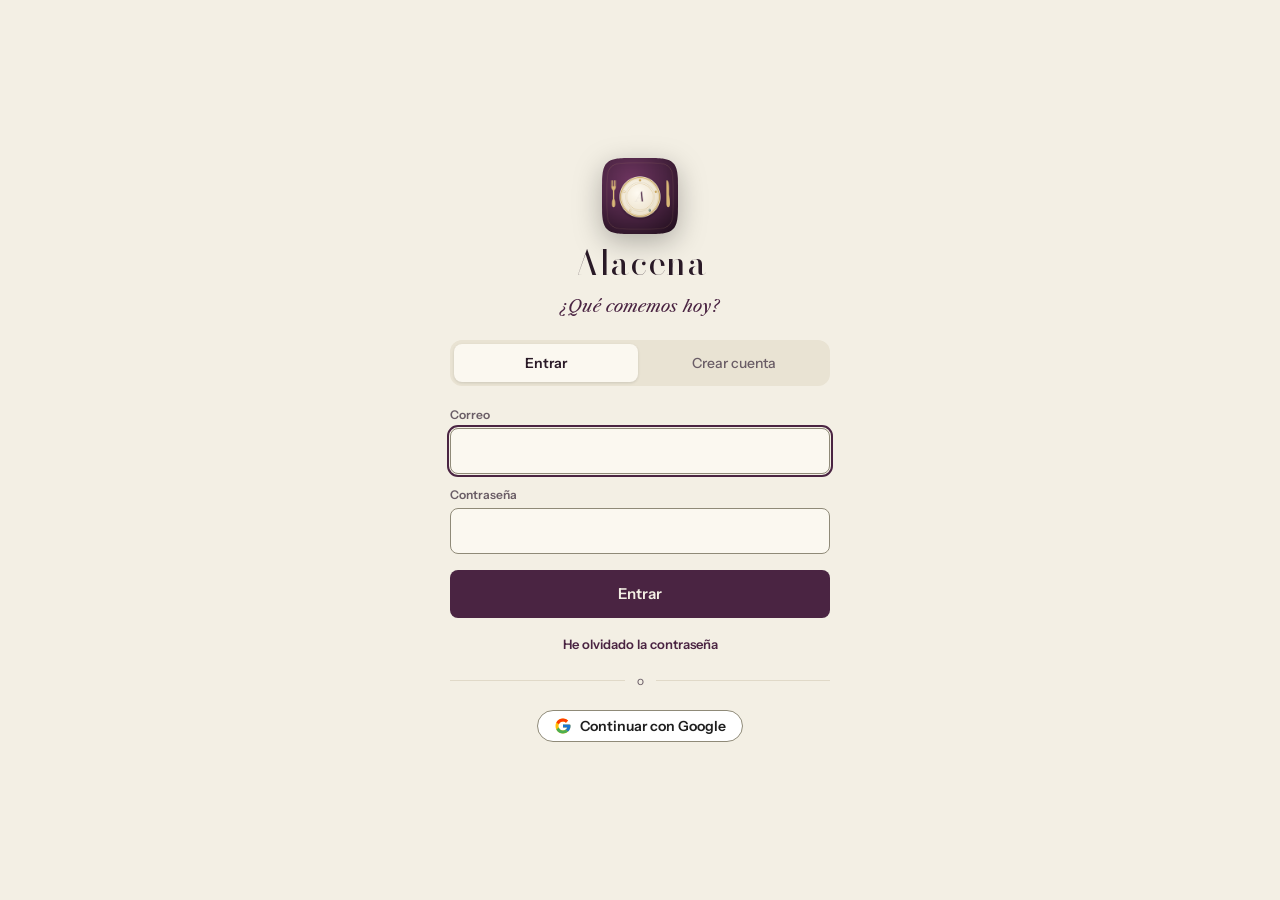
==== alacena/index.html @ 47add1c1 "Ventanas en el Duo exterior: girado, flotan con 20 px a cada lado fuera de la franja de la cámara; e" ====
<!doctype html>
<html lang="es">
<head>
<meta charset="utf-8">
<meta name="viewport" content="width=device-width,initial-scale=1,viewport-fit=cover">
<title>Alacena</title>
<meta name="description" content="Tu plan de comidas, tus recetas y tu compra. Una CiccApp.">
<meta name="theme-color" content="#F3EFE4" media="(prefers-color-scheme: light)">
<meta name="theme-color" content="#120C15" media="(prefers-color-scheme: dark)">
<meta name="apple-mobile-web-app-capable" content="yes">
<meta name="mobile-web-app-capable" content="yes">
<meta name="apple-mobile-web-app-title" content="Alacena">
<meta name="apple-mobile-web-app-status-bar-style" content="default">
<link rel="manifest" href="manifest.webmanifest">
<link rel="apple-touch-icon" href="../iconos/alacena-180.png?v=1">
<link rel="icon" type="image/png" href="../iconos/alacena-192.png?v=1">
<link rel="stylesheet" href="../compartido/ciccapps.css?v=32">
<style>
/* Alacena: una carta de restaurante clásica. Mantel de vichy berenjena, plato de porcelana con filete de oro y cubertería de plata.
   La cabecera va dentro del mantel, con el plato: una sola pieza. Debajo, la carta del día; en el ordenador, en dos columnas. */
@font-face{font-family:"Bodoni Moda";src:url("../compartido/fuentes/BodoniModa-var.woff2") format("woff2");font-weight:400 900;font-display:swap}
@font-face{font-family:"Bodoni Moda";src:url("../compartido/fuentes/BodoniModa-var-i.woff2") format("woff2");font-weight:400;font-style:italic;font-display:swap}
@font-face{font-family:"Figtree";src:url("../compartido/fuentes/Figtree-var.woff2") format("woff2");font-weight:400 600;font-display:swap}
@font-face{font-family:"IBM Plex Mono";src:url("../compartido/fuentes/IBMPlexMono-500.woff2") format("woff2");font-weight:500;font-display:swap}
:root{
  --fondo:#F3EFE4;--alto:#FBF8F0;--hundido:#E9E3D3;--linea:#E0D9C8;--linea-f:#8F8A78;--tinta:#2A1A27;--suave:#6A5D66;
  --oro:#B8954A;--oro-t:#7E6024;--app-t:#4A2442;--prim:#4A2442;--sobre-prim:#F3EFE4;--exito:#2F6B45;--aviso:#8E5410;
  --lino:#ECE4D6;--vichy:rgba(74,36,66,.045);--servilleta:#FBF8F1;--velo:rgba(0,0,0,0);
  --sombra:0 1px 2px rgba(42,26,39,.06),0 8px 24px rgba(42,26,39,.06);
  --f-tit:"Bodoni Moda",Georgia,serif;--f-txt:"Figtree",system-ui,-apple-system,"Segoe UI",sans-serif;--f-mono:"IBM Plex Mono",ui-monospace,Menlo,monospace;
}
@media (prefers-color-scheme:dark){:root:not([data-theme="light"]){
  --fondo:#120C15;--alto:#1C1420;--hundido:#261B2B;--linea:#33263A;--linea-f:#6E5E72;--tinta:#EDE6D3;--suave:#AA9EAA;
  --oro-t:#D9B878;--app-t:#C99BC0;--prim:#E0A23C;--sobre-prim:#120C15;--exito:#6FBF8A;--aviso:#E0A25A;
  --lino:#241A28;--vichy:rgba(201,155,192,.035);--servilleta:#E6DFD3;--velo:rgba(18,12,21,.10);
  --sombra:0 1px 2px rgba(0,0,0,.4),0 8px 24px rgba(0,0,0,.35);color-scheme:dark}}
:root[data-theme="dark"]{
  --fondo:#120C15;--alto:#1C1420;--hundido:#261B2B;--linea:#33263A;--linea-f:#6E5E72;--tinta:#EDE6D3;--suave:#AA9EAA;
  --oro-t:#D9B878;--app-t:#C99BC0;--prim:#E0A23C;--sobre-prim:#120C15;--exito:#6FBF8A;--aviso:#E0A25A;
  --lino:#241A28;--vichy:rgba(201,155,192,.035);--servilleta:#E6DFD3;--velo:rgba(18,12,21,.10);
  --sombra:0 1px 2px rgba(0,0,0,.4),0 8px 24px rgba(0,0,0,.35);color-scheme:dark}
*{box-sizing:border-box}
html{-webkit-text-size-adjust:100%}
body{margin:0;background:var(--fondo);color:var(--tinta);font-family:var(--f-txt);font-size:16px;line-height:1.5}
body::before{content:"";position:fixed;inset:0 0 auto;height:env(safe-area-inset-top,0px);z-index:10;background:var(--fondo)}
[hidden]{display:none!important}
button,input,select,textarea{font:inherit;color:inherit}
:focus-visible{outline:2px solid var(--oro-t);outline-offset:2px}
.wrap{max-width:1120px;margin:0 auto;padding:calc(env(safe-area-inset-top,0px) + 20px) max(20px,env(safe-area-inset-right,0px)) 32px max(20px,env(safe-area-inset-left,0px));display:flex;flex-direction:column;gap:28px}
.cargando{padding:96px 0;text-align:center;color:var(--suave);font-family:var(--f-tit);font-style:italic;font-size:18px}
.mono{font-family:var(--f-mono);font-variant-numeric:tabular-nums}
.ojo{font-size:11px;line-height:16px;font-weight:600;letter-spacing:.14em;text-transform:uppercase;color:var(--suave)}
.ojo.oro{color:var(--oro-t)}
h2.tit{margin:0;font-family:var(--f-tit);font-weight:500;font-size:28px;line-height:32px;text-wrap:balance}
.suave{color:var(--suave)}
.p{margin:0}
.pila{display:flex;flex-direction:column;gap:12px}
.pila.g8{gap:8px}.pila.g24{gap:24px}
.tarjeta{display:flex;flex-direction:column;gap:12px;padding:16px;border:1px solid var(--linea);border-radius:8px;background:var(--alto)}
.aviso{padding:16px 18px;border-radius:8px;background:var(--hundido);font-size:14px;line-height:21px;text-wrap:pretty}
/* el aviso de salud, discreto: texto suelto, sin tarjeta */
.aviso-nutri{font-size:13.5px;line-height:20px;color:var(--suave)}
.aviso-nutri strong{font-weight:600;color:var(--tinta)}
/* el título grande de la marca: a este tamaño Bodoni deja los trazos finos casi invisibles; se usa un tamaño óptico menor */
.marca{font-family:var(--f-tit);font-weight:600;font-variation-settings:"opsz" 30}
.aviso strong{font-weight:600}

/* botones */
.btn{min-height:44px;border-radius:8px;font-size:14px;font-weight:600;cursor:pointer;padding:0 14px;border:1px solid var(--linea-f);background:transparent;color:var(--tinta);display:inline-flex;align-items:center;justify-content:center;gap:6px;text-decoration:none;text-align:center;line-height:1.2}
.btn.prim{background:var(--prim);color:var(--sobre-prim);border-color:var(--prim)}
.btn.grande{min-height:48px;font-size:15px}
.btn[disabled]{opacity:.55;cursor:default}
.fila2{display:grid;grid-template-columns:repeat(2,minmax(0,1fr));gap:8px}
.fila3{display:grid;grid-template-columns:repeat(3,minmax(0,1fr));gap:8px}
.enlace{border:0;background:none;padding:6px;color:var(--suave);font-size:13px;font-weight:600;cursor:pointer;text-decoration:underline;text-underline-offset:3px}
.pildora{display:inline-flex;align-items:center;min-height:30px;padding:4px 12px;border-radius:999px;border:1px solid var(--linea-f);font-size:12.5px;font-weight:600;color:var(--app-t);white-space:nowrap}
.pildora.tenue{border-color:var(--linea);color:var(--suave);font-weight:500}

/* pestañas: abajo en el móvil, arriba y centradas en el ordenador */
.pestanas{position:fixed;left:0;right:0;bottom:0;z-index:8;display:grid;grid-template-columns:repeat(5,minmax(0,1fr));background:var(--fondo);border-top:1px solid var(--linea);padding:0 max(8px,env(safe-area-inset-right,0px)) env(safe-area-inset-bottom,0px) max(8px,env(safe-area-inset-left,0px))}
.pest{display:flex;flex-direction:column;align-items:center;justify-content:center;gap:2px;min-height:56px;border:0;background:transparent;color:var(--suave);font-size:11px;font-weight:600;cursor:pointer;padding:0}
.pest[aria-current="page"]{color:var(--app-t)}
body.con-pestanas{padding-bottom:calc(64px + env(safe-area-inset-bottom,0px))}
@media (min-width:900px){
  body.con-pestanas{padding-bottom:0}
  .pestanas{position:static;width:100%;max-width:640px;margin:0 auto;gap:4px;padding:4px;border:0;border-radius:12px;background:var(--hundido)}
  .pest{flex-direction:row;min-height:44px;border-radius:8px;font-size:14px}
  .pest svg{display:none}
  .pest[aria-current="page"]{background:var(--alto);color:var(--tinta);box-shadow:0 1px 3px rgba(0,0,0,.12)}
}

/* la pieza: mantel con la cabecera y el plato */
.mantel{position:relative;border-radius:12px;overflow:hidden;line-height:0;background-color:var(--lino);background-image:radial-gradient(ellipse 75% 70% at 50% 52%,rgba(0,0,0,0) 55%,rgba(0,0,0,.16) 100%),linear-gradient(90deg,var(--vichy) 50%,transparent 50%),linear-gradient(var(--vichy) 50%,transparent 50%);background-size:100% 100%,14px 14px,14px 14px}
.mantel header{line-height:normal;display:flex;flex-direction:column;align-items:center;gap:6px;text-align:center;padding:30px 20px 0}
.mantel .fecha{font-family:var(--f-tit);font-size:13px;line-height:18px;font-weight:500;letter-spacing:.2em;color:var(--oro-t);text-transform:uppercase}
.mantel h1{margin:0;font-family:var(--f-tit);font-weight:600;font-variation-settings:"opsz" 30;font-size:clamp(50px,15vw,64px);line-height:1.02;letter-spacing:.01em;color:var(--app-t)}
.mantel .lema{margin:0;font-family:var(--f-tit);font-style:italic;font-size:22px;line-height:28px;color:var(--oro-t)}
.mantel svg.plato{width:100%;height:auto;display:block}
.alh-plato{font-family:var(--f-tit);font-size:11px;line-height:15px;color:#2A1A27;text-align:center;text-wrap:balance;display:-webkit-box;-webkit-box-orient:vertical;-webkit-line-clamp:2;overflow:hidden;hyphens:none}
.leyenda{margin:0;font-size:13px;line-height:19px;color:var(--suave);text-wrap:pretty}

/* hoy */
.dos{display:flex;flex-wrap:wrap;gap:32px;align-items:flex-start}
.dos>.col{flex:1 1 340px;min-width:0;display:flex;flex-direction:column;gap:24px}
.cifras{display:grid;grid-template-columns:repeat(3,minmax(0,1fr));border:1px solid var(--linea);border-radius:8px;background:var(--alto)}
.cifras div{display:flex;flex-direction:column;gap:2px;padding:12px;min-width:0}
.cifras div+div{border-left:1px solid var(--linea)}
.cifras b{font-family:var(--f-mono);font-weight:500;font-size:clamp(16px,5.1vw,20px);line-height:26px;white-space:nowrap}
.cifras span{font-size:12px;line-height:16px;color:var(--suave)}
.carta{display:flex;flex-direction:column;border:1px solid var(--linea);border-radius:8px;background:var(--alto);overflow:hidden}
.comida{display:grid;grid-template-columns:52px minmax(0,1fr);gap:4px 12px;padding:16px;border-top:1px solid var(--linea)}
.comida:first-child{border-top:0}
.comida .hora{font-family:var(--f-mono);font-size:13px;line-height:22px;color:var(--suave)}
.comida .cab{display:flex;justify-content:space-between;align-items:baseline;gap:8px}
.comida .nom{font-family:var(--f-tit);font-size:12.5px;line-height:22px;letter-spacing:.2em;text-transform:uppercase;color:var(--app-t)}
.comida .est{font-size:12px;line-height:22px;font-weight:600;white-space:nowrap}
.comida .est.hecha{color:var(--exito)}.comida .est.proxima{color:var(--aviso)}.comida .est.pendiente,.comida .est.fuera{color:var(--suave)}
.comida .plato{border:0;background:none;padding:0;text-align:left;cursor:pointer;font-size:15px;line-height:21px;color:var(--tinta)}
.comida .meta{font-size:13px;line-height:19px;color:var(--suave)}
.comida .acc{grid-column:1/-1;display:grid;grid-template-columns:minmax(0,1fr) minmax(0,1fr) minmax(0,1.3fr);gap:8px;margin-top:8px}
.comida .acc .btn{padding-left:6px;padding-right:6px;white-space:nowrap}
.comida .acc.dos-b{grid-template-columns:repeat(2,minmax(0,1fr))}
.art .pto{width:8px;height:8px;border-radius:50%;background:var(--oro-t);justify-self:center;align-self:center}
.tiendas{display:grid;grid-template-columns:repeat(2,minmax(0,1fr));gap:8px}
.tiendas div{display:flex;flex-direction:column;padding:12px;border-radius:8px;background:var(--hundido);min-width:0}
.tiendas b{font-size:14px;font-weight:600}.tiendas span{font-size:13px;color:var(--suave)}

/* semana */
.dia{display:flex;flex-direction:column;border:1px solid var(--linea);border-radius:8px;background:var(--alto);overflow:hidden}
.dia>.cab{display:flex;justify-content:space-between;align-items:baseline;gap:8px;padding:12px 16px;background:var(--hundido)}
.dia>.cab b{font-family:var(--f-tit);font-weight:500;font-size:19px}
.dia>.cab span{font-family:var(--f-mono);font-size:12.5px;color:var(--suave)}
.dia.hoy>.cab b::after{content:" · hoy";font-family:var(--f-tit);font-style:italic;color:var(--oro-t)}
.linea{display:grid;grid-template-columns:112px minmax(0,1fr);gap:12px;padding:10px 16px;border-top:1px solid var(--linea);align-items:baseline;width:100%;border-left:0;border-right:0;border-bottom:0;background:none;text-align:left;cursor:pointer}
.linea:first-of-type{border-top:0}
.linea .nom{font-family:var(--f-tit);font-size:11.5px;letter-spacing:.16em;text-transform:uppercase;color:var(--app-t)}
.linea .pl{font-size:14.5px;line-height:20px}
.semanas-grid{display:grid;grid-template-columns:repeat(auto-fill,minmax(min(320px,100%),1fr));gap:16px}
@media (max-width:420px){.linea{grid-template-columns:92px minmax(0,1fr)}}

/* compra */
.seccion{display:flex;flex-direction:column;border:1px solid var(--linea);border-radius:8px;background:var(--alto);overflow:hidden}
.seccion h3{margin:0;padding:10px 16px;background:var(--hundido);font-family:var(--f-tit);font-weight:500;font-size:17px;display:flex;justify-content:space-between;gap:8px}
.seccion h3 span{font-family:var(--f-txt);font-size:12.5px;color:var(--suave);font-weight:500}
.art{display:grid;grid-template-columns:28px minmax(0,1fr) auto;gap:10px;align-items:center;padding:10px 16px;border-top:1px solid var(--linea);cursor:pointer}
.seccion h3+.art{border-top:0}
.art input{width:20px;height:20px;margin:0;accent-color:var(--prim)}
.art .n{font-size:15px;line-height:20px}
.art .c{font-family:var(--f-mono);font-size:13px;color:var(--suave);white-space:nowrap}
.art.ok .n,.art.ok .c{text-decoration:line-through;color:var(--suave)}
.campo{font-size:16px;padding:11px 12px;border:1px solid var(--linea-f);border-radius:6px;background:var(--alto);color:var(--tinta);width:100%;min-width:0}
.campo::placeholder{color:var(--suave);opacity:1}
.anadir{display:grid;grid-template-columns:minmax(0,1fr) auto;gap:8px}

/* catálogo */
.cat{display:grid;grid-template-columns:minmax(0,1fr) auto;gap:4px 12px;padding:12px 16px;border-top:1px solid var(--linea);align-items:center}
.cat:first-child{border-top:0}
.cat .n{font-size:14.5px;line-height:20px}
.cat .m{font-family:var(--f-mono);font-size:12px;color:var(--suave)}
.cat a{grid-row:1/3;grid-column:2}

/* cuestionario */
.cue{max-width:560px;width:100%;margin:0 auto;display:flex;flex-direction:column;gap:24px;padding-bottom:96px}
.cue .barra{height:4px;border-radius:2px;background:var(--hundido);overflow:hidden}
.cue .barra div{height:100%;background:var(--oro);transition:width .3s}
.cue .preg{display:flex;flex-direction:column;gap:8px}
.cue .preg>b{font-size:14px;line-height:20px;font-weight:600}
.cue .ayuda{font-size:13px;line-height:19px;color:var(--suave)}
.cue .nota{font-size:13px;line-height:19px;color:var(--oro-t)}
.cue .error{font-size:13px;line-height:19px;color:var(--aviso);font-weight:600}
.ops{display:grid;gap:8px}
.chip,.op{min-height:44px;padding:8px 4px;border:1px solid var(--linea-f);background:var(--alto);color:var(--tinta);font-size:14px;font-weight:500;line-height:1.2;cursor:pointer;min-width:0;border-radius:999px}
.op{border-radius:8px;text-align:left;padding:8px 12px}
.chip[aria-pressed="true"],.op[aria-pressed="true"]{background:var(--prim);color:var(--sobre-prim);border-color:var(--prim)}
.campos{display:grid;gap:8px}
.campos label{display:flex;flex-direction:column;gap:4px;min-width:0}
.campos label span{font-size:12px;line-height:16px;font-weight:600;color:var(--suave)}
.navcue{position:fixed;left:0;right:0;bottom:0;z-index:8;background:var(--fondo);border-top:1px solid var(--linea);padding:12px max(20px,env(safe-area-inset-right,0px)) calc(16px + env(safe-area-inset-bottom,0px)) max(20px,env(safe-area-inset-left,0px))}
.navcue>div{max-width:560px;margin:0 auto;display:grid;grid-template-columns:repeat(2,minmax(0,1fr));gap:8px}
.eleccion{display:flex;flex-direction:column;gap:4px;text-align:left;padding:16px;border-radius:8px;background:var(--alto);color:var(--tinta);cursor:pointer;border:1px solid var(--linea)}
.eleccion.oro{border-color:var(--oro);box-shadow:var(--sombra)}
.eleccion b{font-family:var(--f-tit);font-weight:500;font-size:20px;line-height:25px}
.eleccion span{font-size:14px;line-height:21px;color:var(--suave)}
.subida{display:flex;flex-direction:column;align-items:center;gap:16px;padding:24px 16px;border:1.5px dashed var(--linea-f);border-radius:12px;background:var(--alto);text-align:center}
.archivos{display:flex;flex-direction:column;gap:6px;width:100%}
.archivos div{display:flex;justify-content:space-between;gap:8px;align-items:center;font-size:14px;padding:8px 12px;border:1px solid var(--linea);border-radius:6px;text-align:left}
.archivos div span{overflow:hidden;text-overflow:ellipsis;white-space:nowrap;min-width:0}
.resumen{display:flex;flex-direction:column;border:1px solid var(--linea);border-radius:8px;background:var(--alto);overflow:hidden}
.resumen div{display:flex;flex-direction:column;gap:2px;padding:12px 16px;border-top:1px solid var(--linea)}
.resumen div:first-child{border-top:0}
.resumen b{font-size:12px;line-height:16px;font-weight:600;color:var(--suave)}
.resumen span{font-size:14px;line-height:20px}
.creando{display:flex;flex-direction:column;align-items:center;gap:20px;text-align:center;padding:56px 0 24px}
.creando svg{animation:girar 9s linear infinite}
@keyframes girar{to{transform:rotate(360deg)}}
@media (prefers-reduced-motion:reduce){.creando svg{animation:none}}
.creando p{margin:0;font-family:var(--f-tit);font-style:italic;font-size:19px;color:var(--oro-t);min-height:28px}
.macro{display:grid;grid-template-columns:repeat(4,minmax(0,1fr));border:1px solid var(--linea);border-radius:8px;background:var(--alto)}
.macro div{display:flex;flex-direction:column;align-items:center;padding:12px 4px;min-width:0}
.macro div+div{border-left:1px solid var(--linea)}
.macro b{font-family:var(--f-mono);font-weight:500;font-size:18px;white-space:nowrap}
.macro span{font-size:12px;color:var(--suave)}

/* ventanas emergentes: la pieza común de ciccapps.css (.cc-velo > .cc-hoja > .cc-cab); aquí, sus colores y el contenido */
.cc-hoja{background:var(--fondo);color:var(--tinta);box-shadow:0 -8px 30px rgba(0,0,0,.25)}
.cc-sub{color:var(--suave);text-wrap:balance}
.cc-cab h2{font-family:var(--f-tit);font-weight:500;font-size:24px;line-height:29px;text-wrap:balance}
.cc-cerrar{color:var(--suave)}
.hoja-cuerpo{display:flex;flex-direction:column;gap:16px;padding-top:10px}
.hoja-cuerpo ol{margin:0;padding-left:22px;display:flex;flex-direction:column;gap:8px;font-size:15px;line-height:22px}
.hoja-cuerpo ul{margin:0;padding-left:20px;font-size:15px;line-height:22px}
.toast{position:fixed;left:50%;bottom:calc(80px + env(safe-area-inset-bottom,0px));transform:translateX(-50%);background:var(--tinta);color:var(--fondo);padding:10px 16px;border-radius:8px;font-size:14px;z-index:30;max-width:calc(100% - 40px);text-align:center}
.pie{display:flex;flex-direction:column;align-items:center;gap:8px;text-align:center}
.pie .aviso-pie{margin:0;max-width:60ch;text-wrap:balance;font-size:13px;line-height:19px;color:var(--suave)}
/* el pie va dentro de la columna, que ya deja la franja segura: sin margen propio, para que quede centrado con el resto */
.cc-firma{padding-top:12px}
#app .cc-firma{padding-left:0;padding-right:0}
/* barra lateral: solo en la pantalla exterior del Duo, cuando la franja segura de la derecha deja sitio (44 px) */
.rail{z-index:9;display:none}
body.con-pestanas .rail.si{display:flex}
/* el Duo plegado difumina el borde de arriba aunque la franja segura sea 0: se baja el contenido */
/* Con la franja lateral (pantalla exterior del Duo): el contenido empieza a 20 px de arriba y los saltos dejan el mismo aire, como en Platea y la portada */
html.con-rail{scroll-padding-top:20px}
.rail button{appearance:none;width:44px;height:44px;border-radius:50%;border:1px solid var(--linea);background:var(--alto);color:var(--suave);display:grid;place-items:center;cursor:pointer;padding:0;box-shadow:0 4px 12px rgba(0,0,0,.18)}
.rail button.on{color:var(--app-t);border-color:var(--app-t)}
.rail svg{width:20px;height:20px;fill:none;stroke:currentColor;stroke-width:1.7;stroke-linecap:round;stroke-linejoin:round}
@media (max-width:560px){.cc-copy .cc-copy-sep{display:none}.cc-copy span{display:block}}
</style>
</head>
<body>
<div class="wrap" id="app"><p class="cargando">Poniendo la mesa…</p></div>
<nav class="pestanas" id="pestanas" aria-label="Secciones" hidden></nav>
<nav class="rail" id="rail" aria-label="Ir a"></nav>
<div id="hojas"></div>
<div class="toast" id="toast" hidden></div>

<script src="../compartido/supabase.js"></script>
<script src="../compartido/cuenta.js?v=20"></script>
<script src="../compartido/rail.js?v=2"></script>
<script>
"use strict";
/* ---------- utilidades ---------- */
const $=id=>document.getElementById(id);
const esc=s=>String(s==null?"":s).replace(/[&<>"]/g,c=>({"&":"&amp;","<":"&lt;",">":"&gt;",'"':"&quot;"}[c]));
const fmt=n=>Number(n||0).toLocaleString("es-ES");
let tmToast;function toast(t){const e=$("toast");e.textContent=t;e.hidden=false;clearTimeout(tmToast);tmToast=setTimeout(()=>e.hidden=true,2600)}
const ISO=d=>d.getFullYear()+"-"+String(d.getMonth()+1).padStart(2,"0")+"-"+String(d.getDate()).padStart(2,"0");
const LETRAS="DLMXJVS"; // getDay(): 0 = domingo
const DIAS=["L","M","X","J","V","S","D"];
const NOMBRE_DIA={L:"Lunes",M:"Martes",X:"Miércoles",J:"Jueves",V:"Viernes",S:"Sábado",D:"Domingo"};
const DIA_COMPRA={L:"El lunes",M:"El martes",X:"El miércoles",J:"El jueves",V:"El viernes",S:"El sábado",D:"El domingo"};
const MESES=["enero","febrero","marzo","abril","mayo","junio","julio","agosto","septiembre","octubre","noviembre","diciembre"];
function hoyFecha(){return new Date()}
function lunesDe(d){const x=new Date(d);const k=(x.getDay()+6)%7;x.setDate(x.getDate()-k);x.setHours(0,0,0,0);return x}
const ORIGEN=()=>PLAN&&PLAN.origen==="nutricionista"?"De tu nutricionista":"Con IA";
function fechaDeLetra(l){const x=lunesDe(hoyFecha());x.setDate(x.getDate()+DIAS.indexOf(l));return x}
const ORDEN_SECCIONES=["Fruta y verdura","Panadería","Carne","Pescado","Charcutería y quesos","Lácteos y huevos","Despensa","Bebidas","Otros","Congelados"];

/* ---------- estado ---------- */
let sb=null,USUARIO=null;
let PERFIL=null;      // respuestas del cuestionario
let PLAN=null;        // plan activo
let REG={};           // registro de la semana: "fecha|comida" -> fila
let COMPRA={marcados:[],extra:[]};
let RECETAS={};       // caché de recetas del plan
let CAT=null;         // catálogo de Wetaca y Knoweats
let VISTA="hoy";
let CUE=null;         // estado del cuestionario cuando está abierto

/* ---------- la pieza: plato del día ---------- */
const PLATO_SVG="<defs><pattern id=\"alhVichy\" width=\"16\" height=\"16\" patternUnits=\"userSpaceOnUse\"><rect width=\"8\" height=\"16\" style=\"fill: var(--vichy)\"><\/rect><rect width=\"16\" height=\"8\" style=\"fill: var(--vichy)\"><\/rect><\/pattern><pattern id=\"alhTrama\" width=\"3\" height=\"3\" patternUnits=\"userSpaceOnUse\"><path d=\"M0 0.5H3M0.5 0V3\" stroke=\"#000000\" stroke-opacity=\".035\" stroke-width=\".6\"><\/path><\/pattern><radialGradient id=\"alhVineta\" cx=\"50%\" cy=\"48%\" r=\"70%\"><stop offset=\".55\" stop-color=\"#000000\" stop-opacity=\"0\"><\/stop><stop offset=\"1\" stop-color=\"#000000\" stop-opacity=\".22\"><\/stop><\/radialGradient><filter id=\"alhSombra\" x=\"-30%\" y=\"-30%\" width=\"160%\" height=\"160%\"><feGaussianBlur in=\"SourceAlpha\" stdDeviation=\"2.6\"><\/feGaussianBlur><feOffset dx=\"2.5\" dy=\"4\"><\/feOffset><feComponentTransfer><feFuncA type=\"linear\" slope=\".32\"><\/feFuncA><\/feComponentTransfer><feMerge><feMergeNode><\/feMergeNode><feMergeNode in=\"SourceGraphic\"><\/feMergeNode><\/feMerge><\/filter><filter id=\"alhSombraPlato\" x=\"-20%\" y=\"-20%\" width=\"140%\" height=\"140%\"><feGaussianBlur in=\"SourceAlpha\" stdDeviation=\"6\"><\/feGaussianBlur><feOffset dx=\"3\" dy=\"8\"><\/feOffset><feComponentTransfer><feFuncA type=\"linear\" slope=\".30\"><\/feFuncA><\/feComponentTransfer><feMerge><feMergeNode><\/feMergeNode><feMergeNode in=\"SourceGraphic\"><\/feMergeNode><\/feMerge><\/filter><filter id=\"alhBrillo\"><feGaussianBlur stdDeviation=\"2.2\"><\/feGaussianBlur><\/filter><linearGradient id=\"alhPlata\" x1=\"0\" y1=\"0\" x2=\"1\" y2=\"0\"><stop offset=\"0\" stop-color=\"#6F757C\"><\/stop><stop offset=\".22\" stop-color=\"#C9CED3\"><\/stop><stop offset=\".40\" stop-color=\"#F7F9FA\"><\/stop><stop offset=\".55\" stop-color=\"#D4D8DC\"><\/stop><stop offset=\".82\" stop-color=\"#9AA0A6\"><\/stop><stop offset=\"1\" stop-color=\"#5F656B\"><\/stop><\/linearGradient><linearGradient id=\"alhPlataV\" x1=\"0\" y1=\"0\" x2=\"0\" y2=\"1\"><stop offset=\"0\" stop-color=\"#FFFFFF\" stop-opacity=\".0\"><\/stop><stop offset=\".5\" stop-color=\"#FFFFFF\" stop-opacity=\".25\"><\/stop><stop offset=\"1\" stop-color=\"#000000\" stop-opacity=\".12\"><\/stop><\/linearGradient><radialGradient id=\"alhCuchara\" cx=\"45%\" cy=\"60%\" r=\"60%\"><stop offset=\"0\" stop-color=\"#FAFBFC\"><\/stop><stop offset=\".45\" stop-color=\"#C3C8CD\"><\/stop><stop offset=\".8\" stop-color=\"#8A9096\"><\/stop><stop offset=\"1\" stop-color=\"#D9DDE1\"><\/stop><\/radialGradient><radialGradient id=\"alhLoza\" cx=\"46%\" cy=\"42%\" r=\"62%\"><stop offset=\"0\" stop-color=\"#FFFFFF\"><\/stop><stop offset=\".7\" stop-color=\"#FBF8F2\"><\/stop><stop offset=\"1\" stop-color=\"#EAE3D6\"><\/stop><\/radialGradient><radialGradient id=\"alhFondoPlato\" cx=\"48%\" cy=\"44%\" r=\"55%\"><stop offset=\"0\" stop-color=\"#FFFFFF\"><\/stop><stop offset=\".85\" stop-color=\"#F8F4EC\"><\/stop><stop offset=\"1\" stop-color=\"#E9E2D4\"><\/stop><\/radialGradient><linearGradient id=\"alhOro\" x1=\"0\" y1=\"0\" x2=\"1\" y2=\"1\"><stop offset=\"0\" stop-color=\"#A98434\"><\/stop><stop offset=\".35\" stop-color=\"#EBD398\"><\/stop><stop offset=\".6\" stop-color=\"#B8954A\"><\/stop><stop offset=\"1\" stop-color=\"#8C6A26\"><\/stop><\/linearGradient><radialGradient id=\"alhMedalla\" cx=\"38%\" cy=\"35%\" r=\"70%\"><stop offset=\"0\" stop-color=\"#F3DEA6\"><\/stop><stop offset=\".55\" stop-color=\"#C29F52\"><\/stop><stop offset=\"1\" stop-color=\"#8C6A26\"><\/stop><\/radialGradient><linearGradient id=\"alhHoja\" x1=\"0\" y1=\"0\" x2=\"1\" y2=\"0\"><stop offset=\"0\" stop-color=\"#8C9298\"><\/stop><stop offset=\".07\" stop-color=\"#DDE1E4\"><\/stop><stop offset=\".17\" stop-color=\"#AEB4B9\"><\/stop><stop offset=\".22\" stop-color=\"#E6E9EC\"><\/stop><stop offset=\".68\" stop-color=\"#F4F6F7\"><\/stop><stop offset=\".92\" stop-color=\"#C6CBCF\"><\/stop><stop offset=\"1\" stop-color=\"#7E848A\"><\/stop><\/linearGradient><filter id=\"alhLinoF\" x=\"0\" y=\"0\" width=\"100%\" height=\"100%\"><feTurbulence type=\"fractalNoise\" baseFrequency=\".9 .035\" numOctaves=\"2\" seed=\"3\" result=\"h\"><\/feTurbulence><feTurbulence type=\"fractalNoise\" baseFrequency=\".035 .9\" numOctaves=\"2\" seed=\"7\" result=\"v\"><\/feTurbulence><feBlend in=\"h\" in2=\"v\" mode=\"multiply\" result=\"t\"><\/feBlend><feColorMatrix in=\"t\" type=\"matrix\" values=\"0 0 0 0 .29  0 0 0 0 .14  0 0 0 0 .26  -1.4 0 0 0 .95\"><\/feColorMatrix><\/filter><linearGradient id=\"alhPlataS\" x1=\"0\" y1=\"0\" x2=\"1\" y2=\"0\"><stop offset=\"0\" stop-color=\"#9097A0\"/><stop offset=\".28\" stop-color=\"#D5D9DD\"/><stop offset=\".48\" stop-color=\"#EFF1F3\"/><stop offset=\".7\" stop-color=\"#D0D4D8\"/><stop offset=\"1\" stop-color=\"#8C939B\"/><\/linearGradient><linearGradient id=\"alhOroL\" x1=\"0\" y1=\"0\" x2=\"0\" y2=\"340\" gradientUnits=\"userSpaceOnUse\"><stop offset=\"0\" stop-color=\"#C9A55A\"/><stop offset=\".5\" stop-color=\"#A9853A\"/><stop offset=\"1\" stop-color=\"#C9A55A\"/><\/linearGradient><filter id=\"alhSombraS\" x=\"-30%\" y=\"-30%\" width=\"160%\" height=\"160%\"><feGaussianBlur in=\"SourceAlpha\" stdDeviation=\"2\"/><feOffset dx=\"1.6\" dy=\"2.6\"/><feComponentTransfer><feFuncA type=\"linear\" slope=\".2\"/><\/feComponentTransfer><feMerge><feMergeNode/><feMergeNode in=\"SourceGraphic\"/><\/feMerge><\/filter><\/defs><g filter=\"url(#alhSombra)\"><path d=\"M18 24h62c3 0 5 2 5 5v282c0 3-2 5-5 5H18c-3 0-5-2-5-5V29c0-3 2-5 5-5z\" style=\"fill: var(--servilleta)\"/><\/g><path d=\"M21 32h56v276H21z\" fill=\"none\" stroke=\"#B8954A\" stroke-width=\".8\" stroke-dasharray=\"2.2 2\"/><path d=\"M13 290h72\" stroke=\"#000000\" stroke-opacity=\".07\" stroke-width=\"1.2\"/><path d=\"M13 292h72\" stroke=\"#FFFFFF\" stroke-opacity=\".5\" stroke-width=\"1\"/><text x=\"49\" y=\"62\" text-anchor=\"middle\" style=\"font-family: 'Bodoni Moda', Georgia, serif; font-style: italic; font-size: 15px; fill: #B8954A\">A<\/text><g filter=\"url(#alhSombraS)\"><path d=\"M37.5 131V101Q37.5 99 39.50 99Q41.50 99 41.50 101V129A1.167 1.167 0 0 0 43.83 129V101Q43.833333333333336 99 45.83 99Q47.83 99 47.83 101V129A1.167 1.167 0 0 0 50.17 129V101Q50.16666666666667 99 52.17 99Q54.17 99 54.17 101V129A1.167 1.167 0 0 0 56.50 129V101Q56.5 99 58.50 99Q60.50 99 60.50 101V131C60.5 142 52.4 146 51.6 155V170C51.6 203.6 55.192 231.60000000000002 57.6 272.97A8.6 9.03 0 0 1 40.4 272.97C42.808 231.60000000000002 46.4 203.6 46.4 170V155C45.6 146 37.5 142 37.5 131Z\" fill=\"url(#alhPlataS)\"/><path d=\"M37.5 131V101Q37.5 99 39.50 99Q41.50 99 41.50 101V129A1.167 1.167 0 0 0 43.83 129V101Q43.833333333333336 99 45.83 99Q47.83 99 47.83 101V129A1.167 1.167 0 0 0 50.17 129V101Q50.16666666666667 99 52.17 99Q54.17 99 54.17 101V129A1.167 1.167 0 0 0 56.50 129V101Q56.5 99 58.50 99Q60.50 99 60.50 101V131C60.5 142 52.4 146 51.6 155V170C51.6 203.6 55.192 231.60000000000002 57.6 272.97A8.6 9.03 0 0 1 40.4 272.97C42.808 231.60000000000002 46.4 203.6 46.4 170V155C45.6 146 37.5 142 37.5 131Z\" fill=\"url(#alhPlataV)\"/><path d=\"M37.5 131V101Q37.5 99 39.50 99Q41.50 99 41.50 101V129A1.167 1.167 0 0 0 43.83 129V101Q43.833333333333336 99 45.83 99Q47.83 99 47.83 101V129A1.167 1.167 0 0 0 50.17 129V101Q50.16666666666667 99 52.17 99Q54.17 99 54.17 101V129A1.167 1.167 0 0 0 56.50 129V101Q56.5 99 58.50 99Q60.50 99 60.50 101V131C60.5 142 52.4 146 51.6 155V170C51.6 203.6 55.192 231.60000000000002 57.6 272.97A8.6 9.03 0 0 1 40.4 272.97C42.808 231.60000000000002 46.4 203.6 46.4 170V155C45.6 146 37.5 142 37.5 131Z\" fill=\"none\" stroke=\"#6F757C\" stroke-opacity=\".35\" stroke-width=\".5\"/><path d=\"M42.6 262.97A6.3999999999999995 6.72 0 0 0 55.4 262.97\" fill=\"none\" stroke=\"#6F757C\" stroke-opacity=\".35\" stroke-width=\".6\"/><\/g><g filter=\"url(#alhSombraS)\"><path d=\"M368.0 164V83C368.0 67 363.0 59 359.0 59C352.5 60 351.0 75 351.0 91C351.0 117 352.0 148 354.4 160C355.6 165 357.4 167 357.4 170C357.4 203.6 353.808 231.60000000000002 351.4 272.97A8.6 9.03 0 0 0 368.6 272.97C366.192 231.60000000000002 362.6 203.6 362.6 170C362.6 166 368.0 165 368.0 164Z\" fill=\"url(#alhPlataS)\"/><path d=\"M368.0 164V83C368.0 67 363.0 59 359.0 59C352.5 60 351.0 75 351.0 91C351.0 117 352.0 148 354.4 160C355.6 165 357.4 167 357.4 170C357.4 203.6 353.808 231.60000000000002 351.4 272.97A8.6 9.03 0 0 0 368.6 272.97C366.192 231.60000000000002 362.6 203.6 362.6 170C362.6 166 368.0 165 368.0 164Z\" fill=\"url(#alhPlataV)\"/><path d=\"M368.0 164V83C368.0 67 363.0 59 359.0 59C352.5 60 351.0 75 351.0 91C351.0 117 352.0 148 354.4 160C355.6 165 357.4 167 357.4 170C357.4 203.6 353.808 231.60000000000002 351.4 272.97A8.6 9.03 0 0 0 368.6 272.97C366.192 231.60000000000002 362.6 203.6 362.6 170C362.6 166 368.0 165 368.0 164Z\" fill=\"none\" stroke=\"#6F757C\" stroke-opacity=\".35\" stroke-width=\".5\"/><path d=\"M353.4 89C353.4 116 354.2 147 356.4 158\" fill=\"none\" stroke=\"#6F757C\" stroke-opacity=\".3\" stroke-width=\".6\"/><path d=\"M353.6 262.97A6.3999999999999995 6.72 0 0 0 366.4 262.97\" fill=\"none\" stroke=\"#6F757C\" stroke-opacity=\".35\" stroke-width=\".6\"/><\/g><g filter=\"url(#alhSombraS)\"><path d=\"M400 94C416.32 94 417 118 417 125C417 143.8 405 153 402.6 160V170C402.6 203.6 406.192 231.60000000000002 408.6 272.97A8.6 9.03 0 0 1 391.4 272.97C393.808 231.60000000000002 397.4 203.6 397.4 170V160C395 153 383 143.8 383 125C383 118 383.68 94 400 94Z\" fill=\"url(#alhPlataS)\"/><path d=\"M400 94C416.32 94 417 118 417 125C417 143.8 405 153 402.6 160V170C402.6 203.6 406.192 231.60000000000002 408.6 272.97A8.6 9.03 0 0 1 391.4 272.97C393.808 231.60000000000002 397.4 203.6 397.4 170V160C395 153 383 143.8 383 125C383 118 383.68 94 400 94Z\" fill=\"url(#alhPlataV)\"/><path d=\"M400 94C416.32 94 417 118 417 125C417 143.8 405 153 402.6 160V170C402.6 203.6 406.192 231.60000000000002 408.6 272.97A8.6 9.03 0 0 1 391.4 272.97C393.808 231.60000000000002 397.4 203.6 397.4 170V160C395 153 383 143.8 383 125C383 118 383.68 94 400 94Z\" fill=\"none\" stroke=\"#6F757C\" stroke-opacity=\".35\" stroke-width=\".5\"/><path d=\"M400 97.2C413.6 97.2 414 119 414 125C414 141.4 404 149 400 149C396 149 386 141.4 386 125C386 119 386.4 97.2 400 97.2Z\" fill=\"none\" stroke=\"#6F757C\" stroke-opacity=\".3\" stroke-width=\".6\"/><path d=\"M393.6 262.97A6.3999999999999995 6.72 0 0 0 406.4 262.97\" fill=\"none\" stroke=\"#6F757C\" stroke-opacity=\".35\" stroke-width=\".6\"/><\/g><g filter=\"url(#alhSombraPlato)\"><circle cx=\"214\" cy=\"170\" r=\"124\" fill=\"url(#alhLoza)\"/><\/g><circle cx=\"214\" cy=\"170\" r=\"123.4\" fill=\"none\" stroke=\"#D6CDBB\" stroke-width=\"1\"/><circle cx=\"214\" cy=\"170\" r=\"117\" fill=\"none\" stroke=\"url(#alhOro)\" stroke-width=\"2.6\"/><circle cx=\"214\" cy=\"170\" r=\"112.4\" fill=\"none\" stroke=\"url(#alhOro)\" stroke-width=\".8\"/><circle cx=\"214\" cy=\"170\" r=\"86\" fill=\"url(#alhFondoPlato)\"/><circle cx=\"214\" cy=\"170\" r=\"86\" fill=\"none\" stroke=\"#DED5C4\" stroke-width=\"1.4\"/><circle cx=\"214\" cy=\"170\" r=\"87.4\" fill=\"none\" stroke=\"#FFFFFF\" stroke-width=\"1\"/><circle cx=\"214\" cy=\"170\" r=\"80\" fill=\"none\" stroke=\"url(#alhOro)\" stroke-width=\".6\"/><path d=\"M127.4 120a100 100 0 0 1 49-62.7\" fill=\"none\" stroke=\"#FFFFFF\" stroke-width=\"6\" stroke-linecap=\"round\" opacity=\".8\" filter=\"url(#alhBrillo)\"/>@@MARCAS@@<circle cx=\"214\" cy=\"170\" r=\"124\" style=\"fill: var(--velo)\"/>@@TEXTO@@";
function piezaHTML(est){
  const n=est.marcas.length;
  const marcas=est.marcas.map((m,i)=>{
    const a=(-90+360/n*i)*Math.PI/180,x=(214+100*Math.cos(a)).toFixed(1),y=(170+100*Math.sin(a)).toFixed(1);
    if(m==="hecha")return `<circle cx="${x}" cy="${y}" r="5.4" fill="#B8954A"/>`;
    if(m==="proxima")return `<circle cx="${x}" cy="${y}" r="4.8" fill="none" stroke="#D0922E" stroke-width="1.2"/><circle cx="${x}" cy="${y}" r="1.7" fill="#D0922E"/>`;
    return `<circle cx="${x}" cy="${y}" r="4.8" fill="none" stroke="#B8954A" stroke-width=".8"/>`;
  }).join("");
  const texto=`<text x="214" y="137" text-anchor="middle" style="font-family:'Bodoni Moda',Georgia,serif;font-size:8.5px;letter-spacing:1.8px;fill:#6A5D66">${esc(est.cuando)}</text>`+
    `<text x="214" y="161" text-anchor="middle" style="font-family:'Bodoni Moda',Georgia,serif;font-style:italic;font-size:22px;fill:#4A2442">${esc(est.comida)}</text>`+
    `<path d="M188 171h20M220 171h20" stroke="#B8954A" stroke-width=".7"/><path d="M214 168l3 3-3 3-3-3z" fill="#B8954A"/>`+
    `<foreignObject x="160" y="178" width="108" height="32"><div xmlns="http://www.w3.org/1999/xhtml" class="alh-plato">${esc(est.plato)}</div></foreignObject>`;
  const d=hoyFecha();
  return `<div class="mantel"><header><span class="fecha">${["Domingo","Lunes","Martes","Miércoles","Jueves","Viernes","Sábado"][d.getDay()]} ${d.getDate()} de ${MESES[d.getMonth()]}</span><h1>Alacena</h1><p class="lema">¿Qué comemos hoy?</p>
<svg width="132" height="10" viewBox="0 0 132 10" aria-hidden="true" style="display:block;margin-top:4px"><path d="M0 5h56M76 5h56" stroke="#B8954A" stroke-width=".8"/><path d="M66 1l4 4-4 4-4-4z" fill="#B8954A"/><circle cx="58.5" cy="5" r="1.2" fill="#B8954A"/><circle cx="73.5" cy="5" r="1.2" fill="#B8954A"/></svg></header>
<svg class="plato" viewBox="0 0 430 340" role="img" aria-label="${esc(est.aria)}">${PLATO_SVG.replace("@@MARCAS@@",marcas).replace("@@TEXTO@@",texto)}</svg></div>`;
}

/* ---------- datos del plan ---------- */
const plato=id=>PLAN&&PLAN.platos.find(p=>p.id===id)||null;
function menuDe(letra){
  if(!PLAN)return[];
  const d=(PLAN.dias||[]).find(z=>z.dia===letra)||{menu:[]};
  return (PLAN.comidas||[]).map(c=>{const m=d.menu.find(x=>x.comida===c.clave);return m?{comida:c,plato:plato(m.plato)}:null}).filter(x=>x&&x.plato);
}
const regDe=(fecha,clave)=>REG[fecha+"|"+clave]||null;
function estadoHoy(){
  const f=ISO(hoyFecha()),menu=menuDe(LETRAS[hoyFecha().getDay()]);
  let prox=-1;
  const est=menu.map((m,i)=>{const r=regDe(f,m.comida.clave);if(r)return r.estado==="fuera"?"fuera":"hecha";if(prox<0){prox=i;return"proxima"}return"pendiente"});
  return {menu,est,prox};
}
const kcalDia=letra=>menuDe(letra).reduce((s,m)=>s+(m.plato.kcal||0),0);

/* ---------- vistas ---------- */
const PESTANAS=[
  ["hoy","Hoy",'<circle cx="12" cy="12" r="8"/><circle cx="12" cy="12" r="4.5"/>'],
  ["semana","Semana",'<rect x="4" y="5" width="16" height="15" rx="2"/><path d="M4 10h16M9 3v4M15 3v4"/>'],
  ["compra","Compra",'<path d="M5 8h14l-1.5 11h-11z"/><path d="M9 8a3 3 0 0 1 6 0"/>'],
  ["fuera","Fuera",'<path d="M12 21s-6-5.5-6-11a6 6 0 0 1 12 0c0 5.5-6 11-6 11z"/><circle cx="12" cy="10" r="2"/>'],
  ["plan","Tu plan",'<path d="M7 4h10v16H7z"/><path d="M10 9h4M10 13h4"/>'],
];
function pintaPestanas(){
  const n=$("pestanas");
  n.innerHTML=PESTANAS.map(([k,t,ico])=>`<button class="pest" data-v="${k}"${VISTA===k?' aria-current="page"':""}><svg width="22" height="22" viewBox="0 0 24 24" fill="none" stroke="currentColor" stroke-width="1.6" stroke-linecap="round" stroke-linejoin="round" aria-hidden="true">${ico}</svg>${t}</button>`).join("");
  n.querySelectorAll(".pest").forEach(b=>b.onclick=()=>ir(b.dataset.v));
  // la barra lateral del Duo: Arriba y las mismas secciones, con la que se está viendo iluminada
  const r=$("rail");
  r.innerHTML=`<button type="button" data-ir="arriba" aria-label="Arriba" title="Arriba"><svg viewBox="0 0 24 24"><path d="M12 19V5M5.5 11.5L12 5l6.5 6.5"/></svg></button>`+
    PESTANAS.map(([k,t,ico])=>`<button type="button" data-ir="${k}" aria-label="${t}" title="${t}"${VISTA===k?' class="on" aria-current="page"':""}><svg viewBox="0 0 24 24">${ico}</svg></button>`).join("");
  r.querySelectorAll("[data-ir]").forEach(b=>b.onclick=()=>{scrollTo(scrollX,scrollY);b.dataset.ir==="arriba"?scrollTo({top:0,behavior:"smooth"}):ir(b.dataset.ir)});
}
// dónde va la barra lo decide compartido/rail.js; sin botón en el iPhone, que ya tiene abajo las pestañas con las mismas secciones
ccRail($("rail"),{junto:()=>document.querySelector(".wrap"),boton:false});
function ir(v){VISTA=v;pinta();window.scrollTo(0,0)}
function pinta(){
  const app=$("app");
  if(CUE){$("pestanas").hidden=true;document.body.classList.remove("con-pestanas");pintaCuestionario();return}
  if(!PLAN){$("pestanas").hidden=true;document.body.classList.remove("con-pestanas");app.innerHTML=inicioHTML();enlazaInicio();return}
  $("pestanas").hidden=false;document.body.classList.add("con-pestanas");pintaPestanas();
  // en el ordenador las pestañas van arriba, dentro de la columna
  const escritorio=matchMedia("(min-width:900px)").matches;
  const nav=$("pestanas");
  if(escritorio&&nav.parentElement!==app)app.before(nav);
  if(!escritorio&&nav.parentElement!==document.body)document.body.appendChild(nav);
  const v={hoy:vistaHoy,semana:vistaSemana,compra:vistaCompra,fuera:vistaFuera,plan:vistaPlan}[VISTA]||vistaHoy;
  app.innerHTML=v()+pieHTML();
  CiccCuenta.firma("Alacena",$("firma"));
  enlaza();
}
matchMedia("(min-width:900px)").addEventListener("change",()=>{if(PLAN&&!CUE)pinta()});
function pieHTML(){return `<footer class="pie"><p class="aviso-pie">Alacena no sustituye a un nutricionista. Si tienes alguna condición de salud, importa la dieta de uno.</p><div id="firma"></div><button class="enlace" data-acc="salir">Cerrar sesión</button></footer>`}

function vistaHoy(){
  const {menu,est,prox}=estadoHoy();
  const letra=LETRAS[hoyFecha().getDay()];
  const hechas=est.filter(e=>e==="hecha"||e==="fuera").length;
  const sig=prox>=0?menu[prox]:null;
  const pieza=piezaHTML({
    marcas:est.map(e=>e==="fuera"?"hecha":e),
    cuando:sig?"PRÓXIMA · "+sig.comida.hora:(menu.length?"HOY":""),
    comida:sig?sig.comida.nombre:(menu.length?"Día completo":"Sin plan"),
    plato:sig?sig.plato.nombre:(menu.length?"Todas las comidas hechas":"Hoy no hay comidas en tu plan"),
    aria:`El plato del día: ${hechas} de ${menu.length} comidas hechas`+(sig?`; la próxima es ${sig.comida.nombre.toLowerCase()} a las ${sig.comida.hora}`:""),
  });
  const entreno=(PERFIL&&Array.isArray(PERFIL.dias)?PERFIL.dias:[]).includes(letra);
  const minutos=menu.reduce((s,m)=>s+(m.plato.catalogo?0:(m.plato.minutos||0)),0);
  const consejos=PLAN.consejos||[];
  const consejo=consejos.length?consejos[(hoyFecha().getDate())%consejos.length]:"";
  const carta=menu.map((m,i)=>{
    const e=est[i],r=regDe(ISO(hoyFecha()),m.comida.clave);
    const etiqueta={hecha:"● Hecha",proxima:"● Próxima",pendiente:"○ Pendiente",fuera:"● Fuera"}[e];
    const acc=e==="proxima"?`<div class="acc"><button class="btn prim" data-hecha="${m.comida.clave}">Hecha</button><button class="btn" data-cambiar="${m.comida.clave}">Cambiar</button><button class="btn" data-fuera="${m.comida.clave}">Como fuera</button></div>`:
      (r?`<div class="acc dos-b"><button class="btn" data-deshacer="${m.comida.clave}">Deshacer</button><button class="btn" data-receta="${m.plato.id}">Ver receta</button></div>`:"");
    return `<div class="comida"><span class="hora">${esc(m.comida.hora)}</span><div class="pila g8" style="gap:2px"><div class="cab"><span class="nom">${esc(m.comida.nombre)}</span><span class="est ${e}">${etiqueta}</span></div>
<button class="plato" data-receta="${m.plato.id}">${esc(m.plato.nombre)}</button><span class="meta">${metaPlato(m.plato)}</span></div>${acc}</div>`;
  }).join("");
  const art=listaCompra(),pend=art.items.filter(x=>!COMPRA.marcados.includes(x.k)).length;
  const dc=PERFIL&&PERFIL.diaCompra?DIA_COMPRA[PERFIL.diaCompra]:"Esta semana";
  return `<div class="dos"><div class="col"><figure class="pila" style="margin:0">${pieza}
<div style="display:flex;flex-wrap:wrap;gap:8px"><span class="pildora">${entreno?"Día de entreno":"Día de descanso"}</span><span class="pildora tenue">${PLAN.origen==="nutricionista"?"Dieta de tu nutricionista":"Plan creado con IA"}</span></div>
<figcaption class="leyenda">Cada marca del ala es una comida del día: dorada, hecha; con aro azafrán, la próxima; solo el contorno, pendiente.</figcaption></figure>
<div class="cifras"><div><b>${hechas} de ${menu.length}</b><span>comidas hechas</span></div><div><b>${fmt(kcalDia(letra)||PLAN.objetivo.kcal)}</b><span>kcal de hoy</span></div><div><b>${minutos} min</b><span>de cocina hoy</span></div></div>
${consejo?`<section class="tarjeta"><span class="ojo oro">Consejo para hoy</span><p class="p" style="font-size:16px;line-height:24px">${esc(consejo)}</p></section>`:""}</div>
<div class="col"><h2 class="tit">La carta de hoy</h2><div class="carta">${carta||'<div class="comida"><span></span><span class="suave">Hoy no hay comidas en tu plan.</span></div>'}</div>
<section class="tarjeta"><div class="pila" style="gap:2px"><span class="ojo">Tu lista</span><span style="font-family:var(--f-tit);font-size:22px;line-height:27px">${esc(dc)}</span></div>
<div class="tiendas"><div><b>${pend} ${pend===1?"producto":"productos"}</b><span>por comprar</span></div><div><b>${art.secciones.length} ${art.secciones.length===1?"sección":"secciones"}</b><span>${esc((PERFIL&&PERFIL.super||[]).join(" y ")||"en tu tienda")}</span></div></div>
<button class="btn" data-ir="compra">Ver la lista</button></section></div></div>`;
}
function metaPlato(p){
  if(p.catalogo){const f=p.catalogo.split(":")[0];return (f==="wetaca"?"Wetaca":"Knoweats")+" · calentar 3 min"}
  return [p.aparato==="Sin cocinar"?"Sin cocinar":p.aparato,p.minutos?p.minutos+" min":"",p.tanda?"de tanda":""].filter(Boolean).join(" · ");
}

function vistaSemana(){
  const hoy=LETRAS[hoyFecha().getDay()];
  const dias=DIAS.map(l=>{
    const f=fechaDeLetra(l);
    const lineas=menuDe(l).map(m=>`<button class="linea" data-receta="${m.plato.id}"><span class="nom">${esc(m.comida.nombre)}</span><span class="pl">${esc(m.plato.nombre)}</span></button>`).join("");
    return `<section class="dia${l===hoy?" hoy":""}"><div class="cab"><b>${NOMBRE_DIA[l]} ${f.getDate()}</b><span>${fmt(kcalDia(l))} kcal</span></div>${lineas||'<p class="p suave" style="padding:12px 16px">Sin comidas.</p>'}</section>`;
  }).join("");
  return `<div class="pila g24"><div class="pila g8"><span class="ojo">${ORIGEN()}</span><h2 class="tit">El menú de la semana</h2><p class="p suave">Toca un plato para ver la receta. Los de tanda se cocinan una vez y salen varios días.</p></div><div class="semanas-grid">${dias}</div></div>`;
}

/* lista de la compra: suma de los ingredientes de toda la semana, por secciones */
function listaCompra(){
  const items={},pedir={};
  if(PLAN)for(const l of DIAS)for(const m of menuDe(l)){
    const p=m.plato;
    if(p.catalogo){pedir[p.catalogo]=pedir[p.catalogo]||{ref:p.catalogo,nombre:p.nombre,veces:0};pedir[p.catalogo].veces++;continue}
    for(const i of p.ingredientes||[]){
      const u=String(i.unidad||"").toLowerCase().trim(),k=(String(i.nombre).toLowerCase().trim()+"|"+u);
      items[k]=items[k]||{k,nombre:i.nombre,unidad:u,cantidad:0,seccion:ORDEN_SECCIONES.includes(i.seccion)?i.seccion:"Otros"};
      items[k].cantidad+=Number(i.cantidad)||0;
    }
  }
  for(const e of COMPRA.extra||[])items["extra|"+e]={k:"extra|"+e,nombre:e,unidad:"",cantidad:0,seccion:"Otros",extra:true};
  const lista=Object.values(items).sort((a,b)=>a.nombre.localeCompare(b.nombre,"es"));
  const secciones=ORDEN_SECCIONES.filter(s=>lista.some(x=>x.seccion===s));
  return {items:lista,secciones,pedir:Object.values(pedir)};
}
function cantidad(x){
  if(!x.cantidad)return"";
  let c=x.cantidad,u=x.unidad;
  if(u==="g"&&c>=1000){c=c/1000;u="kg"}
  if(u==="ml"&&c>=1000){c=c/1000;u="l"}
  if(u==="ud"||u==="uds"||u==="unidad"||u==="unidades"){c=Math.ceil(c);u=c===1?"ud":"uds"}
  else c=u==="kg"||u==="l"?Math.round(c*10)/10:Math.round(c/5)*5||Math.round(c);
  return c.toLocaleString("es-ES")+" "+u;
}
function vistaCompra(){
  const L=listaCompra();
  const dc=PERFIL&&PERFIL.diaCompra?DIA_COMPRA[PERFIL.diaCompra]:"Esta semana";
  const secs=L.secciones.map(s=>{
    const its=L.items.filter(x=>x.seccion===s);
    const quedan=its.filter(x=>!COMPRA.marcados.includes(x.k)).length;
    return `<section class="seccion"><h3>${esc(s)}<span>${quedan?quedan+" por coger":"todo cogido"}</span></h3>${its.map(x=>`<label class="art${COMPRA.marcados.includes(x.k)?" ok":""}"><input type="checkbox" data-art="${esc(x.k)}"${COMPRA.marcados.includes(x.k)?" checked":""}><span class="n">${esc(x.nombre)}</span><span class="c">${x.extra?'<button class="enlace" data-quitar="'+esc(x.k)+'" style="padding:0">Quitar</button>':esc(cantidad(x))}</span></label>`).join("")}</section>`;
  }).join("");
  const pedir=L.pedir.length?`<section class="seccion"><h3>Para pedir<span>Wetaca y Knoweats</span></h3>${L.pedir.map(p=>{const c=CAT&&CAT.find(z=>z.fuente+":"+z.ref===p.ref);return `<div class="art" style="cursor:default"><span class="pto" aria-hidden="true"></span><span class="n">${esc(p.nombre)} <span class="suave">× ${p.veces}</span></span>${c&&c.url?`<a class="btn" href="${esc(c.url)}" target="_blank" rel="noopener" style="min-height:36px">Pedir</a>`:""}</div>`}).join("")}</section>`:"";
  return `<div class="pila g24" style="max-width:760px;width:100%;margin:0 auto"><div class="pila g8"><span class="ojo">Tu lista</span><h2 class="tit">${esc(dc)}</h2><p class="p suave">Sumado y por secciones, en el orden de la tienda. Los congelados, al final, para que no se descongelen.</p></div>
<div class="fila2"><button class="btn" data-acc="copiar">Copiar la lista</button><button class="btn" data-acc="reiniciar">Desmarcar todo</button></div>
<form class="anadir" id="anadir"><input class="campo" id="extra" placeholder="Añadir algo más" autocomplete="off"><button class="btn prim">Añadir</button></form>
${secs||'<p class="p suave">Tu plan no tiene ingredientes que comprar.</p>'}${pedir}</div>`;
}

function vistaFuera(){
  const f=PLAN.fuera||[];
  const sitios=(PERFIL&&PERFIL.sitios||[]).join(", ");
  const hechasFuera=Object.values(REG).filter(r=>r.estado==="fuera").length;
  return `<div class="pila g24" style="max-width:760px;width:100%;margin:0 auto"><div class="pila g8"><span class="ojo">Comer fuera</span><h2 class="tit">Qué pedir</h2><p class="p suave">${sitios?"Para "+esc(sitios)+". ":""}${hechasFuera?`Esta semana has comido fuera ${hechasFuera} ${hechasFuera===1?"vez":"veces"}.`:"Esta semana aún no has comido fuera."}</p></div>
${f.length?f.map(x=>`<section class="tarjeta"><span class="ojo oro">${esc(x.sitio)}</span><p class="p" style="font-size:15.5px;line-height:23px">${esc(x.consejo)}</p></section>`).join(""):'<p class="p suave">Tu plan no trae consejos para comer fuera.</p>'}
<div class="aviso">Si un día comes fuera, márcalo en la carta de hoy con <strong>Como fuera</strong>: cuenta como comida hecha y la lista de la compra no cambia.</div></div>`;
}

function vistaPlan(){
  const o=PLAN.objetivo||{};
  const creado=new Date(PLAN.creado);
  const cat=CAT?CAT.filter(c=>c.kcal&&c.kcal>=200&&c.kcal<=1100&&c.disponible):[];
  const filtro=window.__fCat||"wetaca";
  const catHTML=cat.filter(c=>c.fuente===filtro).sort((a,b)=>b.proteinas-a.proteinas).map(c=>`<div class="cat"><span class="n">${esc(c.nombre)}</span><span class="m">${c.kcal} kcal · P${Math.round(c.proteinas)} H${Math.round(c.hidratos)} G${Math.round(c.grasas)}${c.precio?' <span style="white-space:nowrap">· '+Number(c.precio).toLocaleString("es-ES",{style:"currency",currency:"EUR"})+"</span>":""}</span>${c.url?`<a class="btn" href="${esc(c.url)}" target="_blank" rel="noopener" style="min-height:36px">Pedir</a>`:""}</div>`).join("");
  const act=CAT&&CAT.length?new Date(Math.max(...CAT.map(c=>+new Date(c.visto)))):null;
  return `<div class="pila g24" style="max-width:760px;width:100%;margin:0 auto">
<div class="pila g8"><span class="ojo">${PLAN.origen==="nutricionista"?"Importada":"Con IA"}</span><h2 class="tit">${PLAN.origen==="nutricionista"?"La dieta de tu nutricionista":"Tu dieta, hecha a medida"}</h2><p class="p suave">Desde el ${creado.getDate()} de ${MESES[creado.getMonth()]}. ${esc(o.explicacion||"")}</p></div>
<div class="macro"><div><b>${fmt(o.kcal)}</b><span>kcal</span></div><div><b>${fmt(o.proteinas)} g</b><span>proteína</span></div><div><b>${fmt(o.hidratos)} g</b><span>hidratos</span></div><div><b>${fmt(o.grasas)} g</b><span>grasas</span></div></div>
${PLAN.notas?`<div class="aviso">${esc(PLAN.notas)}</div>`:""}
<div class="pila g8"><button class="btn prim grande" data-acc="rehacer">Rehacer tu dieta con la IA</button><button class="btn grande" data-acc="importar">Importar la de tu nutricionista</button><button class="btn grande" data-acc="respuestas">Cambiar tus respuestas</button></div>
<div class="aviso-nutri"><strong>Alacena no sustituye a un nutricionista.</strong> Si tienes alguna condición de salud (diabetes, hipertensión, enfermedad renal, embarazo o un trastorno de la conducta alimentaria), lo mejor es importar la dieta de uno.</div>
<section class="pila"><div class="pila g8"><span class="ojo">Platos preparados</span><h2 class="tit" style="font-size:24px;line-height:29px">Wetaca y Knoweats</h2><p class="p suave">Sus cartas con kilocalorías y macros por ración, para pedir cuando no te apetezca cocinar. Se actualizan solas${act?"; la última vez, el "+act.getDate()+" de "+MESES[act.getMonth()]:""}.</p></div>
<div class="fila2"><button class="chip" data-fcat="wetaca" aria-pressed="${filtro==="wetaca"}">Wetaca</button><button class="chip" data-fcat="knoweats" aria-pressed="${filtro==="knoweats"}">Knoweats</button></div>
<div class="carta">${CAT?catHTML||'<p class="p suave" style="padding:12px 16px">Aún no hay platos en este catálogo.</p>':'<p class="p suave" style="padding:12px 16px">Cargando el catálogo…</p>'}</div></section>
<section class="pila g8"><span class="ojo">Tus datos</span><p class="p suave">Tus respuestas, tu peso, tus alergias, tu plan y lo que marcas cada día solo los ves tú. Puedes borrarlos cuando quieras y empezar de cero.</p>
<div class="fila2"><a class="btn grande" href="../privacidad/#alacena">Privacidad</a><button class="btn grande" data-acc="borrar">Borrar datos</button></div></section>
</div>`;
}

function inicioHTML(){
  return `<div class="cue" style="padding-bottom:24px"><div class="pila" style="align-items:center;text-align:center;padding-top:24px">
<img src="../iconos/alacena-192.png?v=1" alt="" width="76" height="76" style="border-radius:17px;box-shadow:0 8px 14px rgba(0,0,0,.28)">
<h1 class="marca" style="margin:0;font-size:52px;line-height:56px;color:var(--app-t)">Alacena</h1><p class="p" style="font-family:var(--f-tit);font-style:italic;font-size:22px;line-height:28px;color:var(--oro-t)">¿Qué comemos hoy?</p></div>
<p class="p suave" style="text-align:center;text-wrap:balance">Vamos a preparar tu plan de comidas. Elige cómo empezar.</p>
<div class="pila"><button class="eleccion oro" data-acc="crear"><b>Crear tu dieta desde cero</b><span>Con la IA, a partir de unas preguntas sobre ti, tus gustos y tu cocina. Unos&nbsp;5&nbsp;minutos.</span></button>
<button class="eleccion" data-acc="importar"><b>Importar la de tu nutricionista</b><span>Subes el PDF o una foto y la IA la convierte en tu plan. Tú lo revisas antes de&nbsp;guardarlo.</span></button></div>
<div class="aviso-nutri"><strong>Alacena no sustituye a un nutricionista.</strong> Si tienes alguna condición de salud (diabetes, hipertensión, enfermedad renal, embarazo o un trastorno de la conducta alimentaria), lo mejor es importar la dieta de uno.</div>
<div id="firma"></div><button class="enlace" data-acc="salir" style="align-self:center">Cerrar sesión</button></div>`;
}
function enlazaInicio(){CiccCuenta.firma("Alacena",$("firma"));enlaza()}

/* ---------- acciones ---------- */
function enlaza(){
  const app=$("app");
  app.querySelectorAll("[data-ir]").forEach(b=>b.onclick=()=>ir(b.dataset.ir));
  app.querySelectorAll("[data-receta]").forEach(b=>b.onclick=()=>hojaPlato(b.dataset.receta));
  app.querySelectorAll("[data-hecha]").forEach(b=>b.onclick=()=>marcar(b.dataset.hecha,"hecha"));
  app.querySelectorAll("[data-fuera]").forEach(b=>b.onclick=()=>marcar(b.dataset.fuera,"fuera"));
  app.querySelectorAll("[data-deshacer]").forEach(b=>b.onclick=()=>deshacer(b.dataset.deshacer));
  app.querySelectorAll("[data-cambiar]").forEach(b=>b.onclick=()=>hojaCambiar(b.dataset.cambiar));
  app.querySelectorAll("[data-art]").forEach(c=>c.onchange=()=>marcaArticulo(c.dataset.art,c.checked));
  app.querySelectorAll("[data-quitar]").forEach(b=>b.onclick=e=>{e.preventDefault();quitaExtra(b.dataset.quitar)});
  app.querySelectorAll("[data-fcat]").forEach(b=>b.onclick=()=>{window.__fCat=b.dataset.fcat;pinta()});
  const f=$("anadir");if(f)f.onsubmit=e=>{e.preventDefault();const v=$("extra").value.trim();if(v)anadeExtra(v)};
  app.querySelectorAll("[data-acc]").forEach(b=>b.onclick=()=>{
    const a=b.dataset.acc;
    if(a==="salir")CiccCuenta.salir();
    if(a==="crear"||a==="rehacer")abreCuestionario("paso",0);
    if(a==="respuestas")abreCuestionario("paso",0);
    if(a==="importar")abreCuestionario("importar");
    if(a==="copiar")copiaLista();
    if(a==="reiniciar"){COMPRA.marcados=[];guardaCompra();pinta()}
    if(a==="borrar")borraDatos();
  });
}

// borra todo lo de Alacena de esta cuenta (cada tabla solo deja tocar las filas propias)
async function borraDatos(){
  if(!confirm("¿Borrar todos tus datos de Alacena? Se borran tus respuestas, tus planes, las recetas guardadas, la compra y lo que has marcado. No se puede deshacer."))return;
  for(const t of["alacena_recetas","alacena_registro","alacena_compra","alacena_planes","alacena_perfil"]){
    const r=await sb.from(t).delete().not("user_id","is",null);
    if(r.error){toast("No se han podido borrar. Revisa la conexión y vuelve a probar.");return}
  }
  try{localStorage.removeItem("alacena-cat")}catch(_){}
  PERFIL=null;PLAN=null;REG={};RECETAS={};COMPRA={marcados:[],extra:[]};VISTA="hoy";
  pinta();window.scrollTo(0,0);toast("Tus datos de Alacena se han borrado");
}

async function marcar(clave,estado){
  const fecha=ISO(hoyFecha()),m=menuDe(LETRAS[hoyFecha().getDay()]).find(x=>x.comida.clave===clave);
  const fila={fecha,comida:clave,estado,plato:m?m.plato.nombre:null};
  REG[fecha+"|"+clave]=fila;pinta();
  const r=await sb.from("alacena_registro").upsert(fila,{onConflict:"user_id,fecha,comida"});
  if(r.error){delete REG[fecha+"|"+clave];pinta();toast("No se ha podido guardar");return}
  if(estado==="fuera"&&(PLAN.fuera||[]).length)hojaFuera();
}
async function deshacer(clave){
  const fecha=ISO(hoyFecha()),prev=REG[fecha+"|"+clave];
  delete REG[fecha+"|"+clave];pinta();
  const r=await sb.from("alacena_registro").delete().eq("fecha",fecha).eq("comida",clave);
  if(r.error){REG[fecha+"|"+clave]=prev;pinta();toast("No se ha podido deshacer")}
}

let tmCompra;function guardaCompra(){clearTimeout(tmCompra);tmCompra=setTimeout(async()=>{
  const r=await sb.from("alacena_compra").upsert({semana:ISO(lunesDe(hoyFecha())),marcados:COMPRA.marcados,extra:COMPRA.extra,actualizado:new Date().toISOString()},{onConflict:"user_id,semana"});
  if(r.error)toast("No se ha podido guardar la lista");
},500)}
function marcaArticulo(k,ok){COMPRA.marcados=COMPRA.marcados.filter(x=>x!==k);if(ok)COMPRA.marcados.push(k);guardaCompra();pinta()}
function anadeExtra(v){COMPRA.extra=[...(COMPRA.extra||[]).filter(x=>x!==v),v.slice(0,80)];guardaCompra();pinta()}
function quitaExtra(k){const v=k.slice(6);COMPRA.extra=(COMPRA.extra||[]).filter(x=>x!==v);COMPRA.marcados=COMPRA.marcados.filter(x=>x!==k);guardaCompra();pinta()}
async function copiaLista(){
  const L=listaCompra();
  const t=L.secciones.map(s=>s.toUpperCase()+"\n"+L.items.filter(x=>x.seccion===s&&!COMPRA.marcados.includes(x.k)).map(x=>"· "+x.nombre+(x.cantidad?" ("+cantidad(x)+")":"")).join("\n")).filter(b=>b.includes("·")).join("\n\n");
  try{await navigator.clipboard.writeText(t||"Nada por comprar");toast("Lista copiada")}catch(_){toast("No se ha podido copiar")}
}

/* ---------- hojas ---------- */
function hoja(cab,html){
  const raiz=$("hojas");
  raiz.innerHTML=`<div class="cc-velo" id="hojaFondo"><div class="cc-hoja" role="dialog" aria-modal="true" tabindex="-1">${cab}<div class="cc-cuerpo hoja-cuerpo">${html}</div></div></div>`;
  const fondo=$("hojaFondo"),h=fondo.querySelector(".cc-hoja");
  void fondo.offsetHeight;fondo.classList.add("cc-dentro");document.documentElement.classList.add("cc-abierta");
  const cerrar=()=>{document.removeEventListener("keydown",tecla);fondo.classList.remove("cc-dentro");document.documentElement.classList.remove("cc-abierta");setTimeout(()=>fondo.remove(),300)};
  const tecla=e=>{if(e.key==="Escape")cerrar()};
  document.addEventListener("keydown",tecla);
  fondo.onclick=e=>{if(e.target===fondo)cerrar()};
  fondo.querySelectorAll("[data-cerrar]").forEach(b=>b.onclick=cerrar);
  h.cerrar=cerrar;h.focus({preventScroll:true});
  return h;
}
const cabHoja=(t,sub)=>`<div class="cc-cab"><div><h2>${esc(t)}</h2>${sub?`<span class="cc-sub">${esc(sub)}</span>`:""}</div><button class="cc-cerrar" data-cerrar aria-label="Cerrar">×</button></div>`;

async function hojaPlato(id){
  const p=plato(id);if(!p)return;
  const veces=DIAS.reduce((s,l)=>s+menuDe(l).filter(m=>m.plato.id===id).length,0);
  const c=p.catalogo&&CAT?CAT.find(z=>z.fuente+":"+z.ref===p.catalogo):null;
  const ingr=(p.ingredientes||[]).map(i=>`<li>${esc(i.nombre)} <span class="suave mono" style="font-size:13px">${esc(cantidad({cantidad:i.cantidad,unidad:String(i.unidad||"").toLowerCase()}))}</span></li>`).join("");
  const h=hoja(cabHoja(p.nombre,metaPlato(p)),
    `<div class="macro"><div><b>${fmt(p.kcal)}</b><span>kcal</span></div><div><b>${fmt(p.proteinas)} g</b><span>proteína</span></div><div><b>${fmt(p.hidratos)} g</b><span>hidratos</span></div><div><b>${fmt(p.grasas)} g</b><span>grasas</span></div></div>`+
    (p.catalogo?`<p class="p suave">Plato preparado de ${p.catalogo.startsWith("wetaca")?"Wetaca":"Knoweats"}. Sale ${veces} ${veces===1?"vez":"veces"} esta semana.</p>${c&&c.url?`<a class="btn prim grande" href="${esc(c.url)}" target="_blank" rel="noopener">Pedir en ${p.catalogo.startsWith("wetaca")?"Wetaca":"Knoweats"}</a>`:""}`:
    `<div class="pila g8"><span class="ojo">Ingredientes por ración</span><ul>${ingr||"<li>Sin ingredientes</li>"}</ul></div><div id="pasos" class="pila g8"></div>`));
  if(p.catalogo)return;
  const pinta=r=>{$("pasos").innerHTML=`<span class="ojo">Cómo se hace${r.raciones>1?" · "+r.raciones+" raciones":""}</span><ol>${(r.pasos||[]).map(s=>`<li>${esc(s)}</li>`).join("")}</ol>${r.truco?`<div class="aviso"><strong>Truco.</strong> ${esc(r.truco)}</div>`:""}${r.guardar?`<p class="p suave" style="font-size:14px">${esc(r.guardar)}</p>`:""}`};
  if(RECETAS[id]){pinta(RECETAS[id]);return}
  $("pasos").innerHTML=`<button class="btn grande" id="verPasos">Ver los pasos</button><p class="p suave" style="font-size:13px">La IA escribe la receta con tus aparatos la primera vez; después queda guardada.</p>`;
  $("verPasos").onclick=async()=>{
    $("verPasos").disabled=true;$("verPasos").textContent="Escribiendo la receta…";
    try{
      const d=await ia({accion:"receta",plato:p,aparatos:PERFIL&&PERFIL.aparatos||[],raciones:p.tanda?veces:1});
      RECETAS[id]=d.receta;pinta(d.receta);
      sb.from("alacena_recetas").upsert({plan_id:PLAN.id,clave:id,receta:d.receta},{onConflict:"plan_id,clave"}).then(()=>{});
    }catch(e){if($("pasos"))$("pasos").innerHTML=`<p class="p" style="color:var(--aviso)">${esc(e.message)}</p>`}
  };
}

function hojaFuera(){
  hoja(cabHoja("Que aproveche","Comer fuera"),(PLAN.fuera||[]).map(x=>`<section class="tarjeta"><span class="ojo oro">${esc(x.sitio)}</span><p class="p">${esc(x.consejo)}</p></section>`).join("")+`<button class="btn prim grande" data-cerrar>Entendido</button>`);
}

function hojaCambiar(clave){
  const letra=LETRAS[hoyFecha().getDay()],m=menuDe(letra).find(x=>x.comida.clave===clave);if(!m)return;
  const h=hoja(cabHoja("Cambiar "+m.comida.nombre.toLowerCase(),m.plato.nombre),
    `<label class="pila g8"><span class="ojo">¿Qué te apetece? (opcional)</span><input class="campo" id="motivo" placeholder="Algo con pasta, algo rápido…" maxlength="200"></label><button class="btn prim grande" id="proponer">Proponer 3 platos</button><div id="opciones" class="pila"></div>`);
  $("proponer").onclick=async()=>{
    $("proponer").disabled=true;$("proponer").textContent="Buscando platos…";
    try{
      const d=await ia({accion:"cambiar",plato:m.plato,comida:m.comida.nombre,motivo:$("motivo").value.trim(),respuestas:PERFIL||{}});
      $("proponer").hidden=true;
      $("opciones").innerHTML=(d.opciones||[]).map((o,i)=>`<section class="tarjeta"><div class="pila g8" style="gap:2px"><b style="font-family:var(--f-tit);font-weight:500;font-size:19px">${esc(o.nombre)}</b><span class="suave" style="font-size:13px">${esc(metaPlato(o))} · ${o.kcal} kcal · P${o.proteinas} H${o.hidratos} G${o.grasas}</span></div><button class="btn" data-op="${i}">Elegir este</button></section>`).join("")||'<p class="p suave">No han salido opciones. Prueba otra vez.</p>';
      $("opciones").querySelectorAll("[data-op]").forEach(b=>b.onclick=async()=>{
        const o=d.opciones[+b.dataset.op],nuevo={...o,id:"c"+Date.now().toString(36),catalogo:"",tanda:false};
        const platos=[...PLAN.platos,nuevo];
        const dias=PLAN.dias.map(z=>z.dia!==letra?z:{...z,menu:z.menu.map(x=>x.comida===clave?{...x,plato:nuevo.id}:x)});
        const r=await sb.from("alacena_planes").update({platos,dias}).eq("id",PLAN.id);
        if(r.error){toast("No se ha podido cambiar");return}
        PLAN.platos=platos;PLAN.dias=dias;h.cerrar();pinta();toast("Plato cambiado para hoy");
      });
    }catch(e){$("proponer").disabled=false;$("proponer").textContent="Proponer 3 platos";$("opciones").innerHTML=`<p class="p" style="color:var(--aviso)">${esc(e.message)}</p>`}
  };
}

/* ---------- IA ---------- */
async function ia(cuerpo){
  const r=await sb.functions.invoke("alacena",{body:cuerpo});
  if(r.error){
    let m="La IA no ha podido responder. Prueba en un rato.";
    try{const j=await r.error.context.json();if(j&&j.mensaje)m=j.mensaje}catch(_){}
    throw new Error(m);
  }
  return r.data;
}

/* ---------- cuestionario ---------- */
const PASOS=[
  {titulo:"Tu objetivo",intro:"Para qué quieres el plan y a qué ritmo.",preguntas:[
    {k:"objetivo",label:"Objetivo",cols:2,ops:["Perder grasa","Ganar músculo","Mantenerme","Comer mejor"],req:true},
    {k:"ritmo",label:"Ritmo",cols:3,ops:["Suave","Moderado","Rápido"],ayuda:"Suave: unos 0,25 kg a la semana. Moderado: 0,5 kg. Rápido: hasta 0,75 kg."}]},
  {titulo:"Tus datos",intro:"Con esto calcula lo que necesitas cada día.",preguntas:[
    {k:"sexo",label:"Sexo",cols:2,ops:["Hombre","Mujer"],req:true,ayuda:"Solo para calcular tus necesidades."},
    {tipo:"campos",cols:3,campos:[{k:"edad",label:"Edad",ph:"años",modo:"numeric"},{k:"altura",label:"Altura",ph:"cm",modo:"numeric"},{k:"peso",label:"Peso",ph:"kg",modo:"decimal"}]},
    {k:"actividad",label:"Actividad fuera del deporte",cols:2,ops:["Sentado casi siempre","Algo de movimiento","De pie a menudo","Trabajo físico"]},
    {k:"dias",label:"Días de entreno",cols:7,multi:true,ops:DIAS,nota:"Más adelante se rellenará solo con Palestra y Sendero."}]},
  {titulo:"Tus gustos",intro:"Lo que más te gusta saldrá más a menudo.",preguntas:[
    {k:"encanta",label:"Lo que te encanta",cols:3,multi:true,ops:["Pescado","Carne","Pasta","Arroz","Legumbres","Huevos"]},
    {k:"nocome",label:"Lo que no comes",cols:3,multi:true,ops:["Marisco","Pescado azul","Casquería","Setas","Picante","Cilantro"]},
    {tipo:"campos",cols:1,campos:[{k:"otros",label:"Algo más que quieras añadir",ph:"Por ejemplo: no me gusta la coliflor",modo:"text"}]},
    {k:"alergias",label:"Alergias o intolerancias",cols:3,multi:true,ops:["Ninguna","Gluten","Lactosa","Frutos secos","Huevo","Marisco"]},
    {k:"dieta",label:"¿Sigues alguna dieta?",cols:3,ops:["Ninguna","Mediterránea","Vegetariana","Vegana","Sin gluten","Ayuno 16/8"]}]},
  {titulo:"Tus horarios",intro:"El plan se ajusta a tus horas, no al revés.",preguntas:[
    {k:"comidas",label:"Comidas al día",cols:4,ops:["3","4","5","6"]},
    {tipo:"campos",cols:3,campos:[{k:"hDesayuno",label:"Desayuno",ph:"08:00",modo:"numeric"},{k:"hComida",label:"Comida",ph:"14:30",modo:"numeric"},{k:"hCena",label:"Cena",ph:"21:30",modo:"numeric"}]}]},
  {titulo:"Tu cocina",intro:"Las recetas solo usarán lo que tengas en casa.",preguntas:[
    {k:"aparatos",label:"Qué tienes",cols:2,multi:true,ops:["Airfryer","Microondas","Horno","Fuegos","Robot de cocina","Olla rápida"]}]},
  {titulo:"Cómo quieres comer",preguntas:[
    {k:"modo",label:"Tu forma de comer",cols:1,ops:["Cocinarlo todo","Mezclar con platos preparados","Con comida a domicilio (Wetaca, Knoweats)"]},
    {k:"tiempo",label:"Tiempo para cocinar cada día",cols:4,ops:["15 min","30 min","45 min","1 h o más"]},
    {k:"tandas",label:"¿Cocinar por tandas un día a la semana?",cols:2,ops:["Sí, un día","No, cada día"]}]},
  {titulo:"Comer fuera",intro:"Así sabrá qué proponerte en tus sitios de siempre.",preguntas:[
    {k:"fuera",label:"Veces por semana",cols:5,ops:["0","1","2","3","4+"]},
    {k:"sitios",label:"Dónde sueles comer",cols:2,multi:true,ops:["Menú del día","Japonés","Italiano","Asador","Hamburguesería","En la oficina"]}]},
  {titulo:"La compra",intro:"La lista saldrá sumada y por secciones de la tienda.",preguntas:[
    {k:"super",label:"Supermercados",cols:3,multi:true,ops:["Mercadona","Aldi","Lidl","Carrefour","Dia","Otro"]},
    {k:"diaCompra",label:"Día de la compra",cols:7,ops:DIAS},
    {tipo:"campos",cols:1,campos:[{k:"presupuesto",label:"Presupuesto aproximado",ph:"€ a la semana",modo:"decimal"}]}]},
];
function abreCuestionario(vista,i){CUE={vista,i:i||0,r:JSON.parse(JSON.stringify(PERFIL||{})),archivos:[],error:"",plan:null,origen:vista==="importar"?"nutricionista":"ia"};pinta();window.scrollTo(0,0)}
function cierraCuestionario(){CUE=null;$("hojas").innerHTML="";document.documentElement.classList.remove("cc-abierta");pinta();window.scrollTo(0,0)}
function valida(i){
  const r=CUE.r;
  if(i===0&&!r.objetivo)return"Elige tu objetivo.";
  if(i===1){
    if(!r.sexo)return"Elige una opción en «Sexo».";
    const e=+r.edad,a=+r.altura,p=+String(r.peso||"").replace(",",".");
    if(!(e>13&&e<100))return"Escribe tu edad en años.";
    if(!(a>120&&a<230))return"Escribe tu altura en centímetros.";
    if(!(p>35&&p<250))return"Escribe tu peso en kilos.";
  }
  if(i===3)for(const k of["hDesayuno","hComida","hCena"])if(r[k]&&!/^([01]?\d|2[0-3])[:.][0-5]\d$/.test(r[k]))return"Escribe las horas como 08:00.";
  return"";
}
function pintaCuestionario(){
  const app=$("app"),c=CUE;
  let cuerpo="",nav="";
  if(c.vista==="paso"){
    const P=PASOS[c.i],tot=PASOS.length;
    cuerpo=`<div class="pila g8"><span class="ojo">Paso ${c.i+1} de ${tot}</span><div class="barra"><div style="width:${Math.round((c.i+1)/tot*100)}%"></div></div><h2 class="tit" style="margin-top:8px">${esc(P.titulo)}</h2>${P.intro?`<p class="p suave">${esc(P.intro)}</p>`:""}</div>`+
      P.preguntas.map(q=>{
        if(q.tipo==="campos")return `<div class="preg"><div class="campos" style="grid-template-columns:repeat(${q.cols},minmax(0,1fr))">${q.campos.map(f=>`<label><span>${esc(f.label)}</span><input class="campo" data-campo="${f.k}" inputmode="${f.modo}" placeholder="${esc(f.ph)}" value="${esc(c.r[f.k]||"")}" autocomplete="off"></label>`).join("")}</div></div>`;
        const sel=c.r[q.k];
        return `<div class="preg"><b>${esc(q.label)}</b>${q.ayuda?`<span class="ayuda">${esc(q.ayuda)}</span>`:""}<div class="ops" style="grid-template-columns:repeat(${q.cols},minmax(0,1fr))">${q.ops.map(o=>{const on=q.multi?(sel||[]).includes(o):sel===o;return `<button class="${q.cols<=2?"op":"chip"}" aria-pressed="${on}" data-k="${q.k}" data-v="${esc(o)}"${q.multi?' data-multi="1"':""}>${esc(o)}</button>`}).join("")}</div>${q.nota?`<span class="nota">${esc(q.nota)}</span>`:""}</div>`;
      }).join("")+(c.error?`<p class="p cue error" role="alert" style="padding:0">${esc(c.error)}</p>`:"");
    nav=`<button class="btn grande" data-cue="atras">Atrás</button><button class="btn prim grande" data-cue="siguiente">Siguiente</button>`;
  }
  if(c.vista==="fin"){
    const res=PASOS.map(P=>{const v=[];for(const q of P.preguntas){if(q.tipo==="campos"){for(const f of q.campos)if(c.r[f.k])v.push(f.label+": "+c.r[f.k]+({años:" años",cm:" cm",kg:" kg"}[f.ph]||""))}else{const x=c.r[q.k];if(Array.isArray(x)?x.length:x)v.push(Array.isArray(x)?x.join(", "):x)}}return `<div><b>${esc(P.titulo)}</b><span>${esc(v.join(" · ")||"Sin responder")}</span></div>`}).join("");
    cuerpo=`<div class="pila g8"><span class="ojo">Resumen</span><h2 class="tit">Todo listo</h2><p class="p suave">La IA preparará tu semana: menú, recetas solo con tus aparatos y la lista de la compra por secciones. Podrás cambiar cualquier plato.</p></div><div class="resumen">${res}</div>${c.error?`<p class="p cue error" role="alert">${esc(c.error)}</p>`:""}`;
    nav=`<button class="btn grande" data-cue="atras">Atrás</button><button class="btn prim grande" data-cue="crear">Crear tu dieta</button>`;
  }
  if(c.vista==="importar"){
    cuerpo=`<div class="pila g8"><span class="ojo">Importar</span><h2 class="tit">La dieta de tu nutricionista</h2><p class="p suave">Sube el PDF o haz una foto de cada hoja. La IA la convierte en tu plan y tú lo revisas antes de guardarlo.</p></div>
<div class="subida"><svg width="40" height="40" viewBox="0 0 24 24" fill="none" stroke="currentColor" stroke-width="1.5" stroke-linecap="round" stroke-linejoin="round" aria-hidden="true" style="color:var(--oro-t)"><path d="M14 3H7a2 2 0 0 0-2 2v14a2 2 0 0 0 2 2h10a2 2 0 0 0 2-2V8z"/><path d="M14 3v5h5"/><path d="M12 17v-6M9 14l3-3 3 3"/></svg><span class="suave" style="font-size:14px">PDF, JPG o PNG · hasta 10 páginas</span>
<div class="fila2" style="width:100%"><label class="btn prim">Subir archivo<input type="file" id="fArchivo" accept="application/pdf,image/jpeg,image/png,image/webp" multiple hidden></label><label class="btn">Hacer foto<input type="file" id="fFoto" accept="image/*" capture="environment" hidden></label></div>
${c.archivos.length?`<div class="archivos">${c.archivos.map((a,i)=>`<div><span>${esc(a.nombre)}</span><button class="enlace" data-quitaf="${i}" style="padding:0">Quitar</button></div>`).join("")}</div>`:""}</div>
<div class="pila g8"><b style="font-size:14px">Qué saca de tu dieta</b><div class="fila2"><div class="tarjeta" style="padding:12px;font-size:14px;line-height:20px">Comidas y horarios</div><div class="tarjeta" style="padding:12px;font-size:14px;line-height:20px">Cantidades de cada plato</div><div class="tarjeta" style="padding:12px;font-size:14px;line-height:20px">Alternativas e intercambios</div><div class="tarjeta" style="padding:12px;font-size:14px;line-height:20px">Indicaciones para días de entreno</div></div></div>
<p class="p suave" style="font-size:14px">Las cantidades de tu nutricionista se respetan tal cual: la IA solo las ordena en la app, no las cambia.</p>${c.error?`<p class="p cue error" role="alert">${esc(c.error)}</p>`:""}`;
    nav=`<button class="btn grande" data-cue="atras">Atrás</button><button class="btn prim grande" data-cue="convertir"${c.archivos.length?"":" disabled"}>Convertir en tu plan</button>`;
  }
  if(c.vista==="creando"){
    cuerpo=`<div class="creando"><svg width="120" height="120" viewBox="0 0 120 120" aria-hidden="true"><circle cx="60" cy="60" r="54" fill="#FBF8F2" stroke="#B8954A" stroke-width="2.4"/><circle cx="60" cy="60" r="49" fill="none" stroke="#B8954A" stroke-width=".8"/><circle cx="60" cy="60" r="36" fill="none" stroke="#DED5C4" stroke-width="1.2"/>${[0,1,2,3,4].map(i=>{const a=(-90+72*i)*Math.PI/180;return `<circle cx="${(60+42.5*Math.cos(a)).toFixed(1)}" cy="${(60+42.5*Math.sin(a)).toFixed(1)}" r="2.6" fill="#B8954A" opacity="${.3+i*.17}"/>`}).join("")}</svg>
<p id="frase" aria-live="polite">${c.origen==="nutricionista"?"Leyendo la dieta de tu nutricionista…":"Calculando lo que necesitas…"}</p><span class="suave" style="font-size:14px">Tarda un minuto, más o menos. No cierres la app.</span></div>`;
  }
  if(c.vista==="revisar"){
    const p=c.plan,o=p.objetivo||{};
    const lunes=(p.dias.find(d=>d.dia==="L")||{menu:[]}).menu.map(m=>{const pl=p.platos.find(x=>x.id===m.plato),co=p.comidas.find(x=>x.clave===m.comida);return pl&&co?`<div class="linea" style="cursor:default"><span class="nom">${esc(co.nombre)}</span><span class="pl">${esc(pl.nombre)}</span></div>`:""}).join("");
    const vacio=!p.platos.length;
    cuerpo=`<div class="pila g8"><span class="ojo">${c.origen==="nutricionista"?"De tu nutricionista":"Con IA"}</span><h2 class="tit">${vacio?"No ha salido un plan":"Tu plan, listo"}</h2><p class="p suave">${esc(o.explicacion||"")}</p></div>
${vacio?"":`<div class="macro"><div><b>${fmt(o.kcal)}</b><span>kcal</span></div><div><b>${fmt(o.proteinas)} g</b><span>proteína</span></div><div><b>${fmt(o.hidratos)} g</b><span>hidratos</span></div><div><b>${fmt(o.grasas)} g</b><span>grasas</span></div></div>
<section class="dia"><div class="cab"><b>Así sería el lunes</b><span>${p.platos.length} platos en la semana</span></div>${lunes}</section>`}
${p.notas?`<div class="aviso">${esc(p.notas)}</div>`:""}${c.error?`<p class="p cue error" role="alert">${esc(c.error)}</p>`:""}`;
    nav=`<button class="btn grande" data-cue="otra">${c.origen==="nutricionista"?"Volver":"Hacer otra"}</button><button class="btn prim grande" data-cue="guardar"${vacio?" disabled":""}>Guardar tu plan</button>`;
  }
  const cerrar=PLAN&&c.vista!=="creando"?`<button class="enlace" data-cue="cerrar" style="align-self:flex-end;margin-bottom:-16px">Cerrar</button>`:"";
  app.innerHTML=`<div class="cue">${cerrar}${cuerpo}</div>`+(nav?`<div class="navcue"><div>${nav}</div></div>`:"");
  enlazaCuestionario();
}
function enlazaCuestionario(){
  const app=$("app"),c=CUE;
  app.querySelectorAll("[data-k]").forEach(b=>b.onclick=()=>{
    const k=b.dataset.k,v=b.dataset.v;
    if(b.dataset.multi){const a=c.r[k]||[];c.r[k]=a.includes(v)?a.filter(x=>x!==v):[...a,v];if(k==="alergias"&&v==="Ninguna"&&c.r[k].includes("Ninguna"))c.r[k]=["Ninguna"];else if(k==="alergias")c.r[k]=c.r[k].filter(x=>x!=="Ninguna")}
    else c.r[k]=c.r[k]===v?null:v;
    c.error="";const y=window.scrollY;pintaCuestionario();window.scrollTo(0,y);
  });
  app.querySelectorAll("[data-campo]").forEach(i=>i.oninput=()=>{c.r[i.dataset.campo]=i.value.trim()});
  app.querySelectorAll("[data-quitaf]").forEach(b=>b.onclick=()=>{c.archivos.splice(+b.dataset.quitaf,1);pintaCuestionario()});
  const fa=$("fArchivo"),ff=$("fFoto");
  if(fa)fa.onchange=()=>leeArchivos(fa.files);
  if(ff)ff.onchange=()=>leeArchivos(ff.files);
  app.querySelectorAll("[data-cue]").forEach(b=>b.onclick=()=>accionCue(b.dataset.cue));
}
async function accionCue(a){
  const c=CUE;
  if(a==="cerrar")return cierraCuestionario();
  if(a==="atras"){
    if(c.vista==="paso"&&c.i>0)c.i--;
    else if(c.vista==="fin"){c.vista="paso";c.i=PASOS.length-1}
    else return PLAN?cierraCuestionario():(CUE=null,pinta());
    c.error="";pintaCuestionario();window.scrollTo(0,0);return;
  }
  if(a==="siguiente"){
    const e=valida(c.i);if(e){c.error=e;pintaCuestionario();return}
    if(c.i<PASOS.length-1)c.i++;else c.vista="fin";
    pintaCuestionario();window.scrollTo(0,0);return;
  }
  if(a==="crear"){
    c.vista="creando";pintaCuestionario();window.scrollTo(0,0);
    const frases=["Calculando lo que necesitas…","Eligiendo platos que te gustan…",`Ajustando las recetas a ${((c.r.aparatos||[])[0]||"tu cocina").toLowerCase().replace(/^airfryer$/,"tu airfryer")}…`,"Repartiendo la semana…","Sumando la lista de la compra…","Poniendo la mesa…"];
    let k=0;const tm=setInterval(()=>{k=(k+1)%frases.length;const f=$("frase");if(f)f.textContent=frases[k]},7000);
    sb.from("alacena_perfil").upsert({respuestas:c.r,actualizado:new Date().toISOString()},{onConflict:"user_id"}).then(()=>{});
    PERFIL=c.r;
    try{const d=await ia({accion:"crear",respuestas:c.r});c.plan=d.plan;c.vista="revisar";c.error=""}
    catch(e){c.vista="fin";c.error=e.message}
    clearInterval(tm);if(CUE===c){pintaCuestionario();window.scrollTo(0,0)}return;
  }
  if(a==="convertir"){
    c.vista="creando";pintaCuestionario();window.scrollTo(0,0);
    const frases=["Leyendo la dieta de tu nutricionista…","Ordenando comidas y horarios…","Respetando cada cantidad…","Sumando la lista de la compra…"];
    let k=0;const tm=setInterval(()=>{k=(k+1)%frases.length;const f=$("frase");if(f)f.textContent=frases[k]},7000);
    try{const d=await ia({accion:"importar",archivos:c.archivos.map(x=>({tipo:x.tipo,media:x.media,datos:x.datos})),respuestas:PERFIL||{}});c.plan=d.plan;c.vista="revisar";c.error=""}
    catch(e){c.vista="importar";c.error=e.message}
    clearInterval(tm);if(CUE===c){pintaCuestionario();window.scrollTo(0,0)}return;
  }
  if(a==="otra"){c.vista=c.origen==="nutricionista"?"importar":"fin";c.plan=null;pintaCuestionario();return}
  if(a==="guardar"){
    const p=c.plan;
    const b=document.querySelector('[data-cue="guardar"]');if(b){b.disabled=true;b.textContent="Guardando…"}
    await sb.from("alacena_planes").update({activo:false}).eq("activo",true);
    const r=await sb.from("alacena_planes").insert({origen:c.origen,activo:true,objetivo:p.objetivo,comidas:p.comidas,platos:p.platos,dias:p.dias,fuera:p.fuera,consejos:p.consejos,notas:p.notas}).select().single();
    if(r.error){c.error="No se ha podido guardar. Vuelve a intentarlo.";pintaCuestionario();return}
    PLAN=r.data;RECETAS={};COMPRA={marcados:[],extra:COMPRA.extra||[]};guardaCompra();
    CUE=null;VISTA="hoy";pinta();window.scrollTo(0,0);toast("Tu plan está listo");
  }
}
async function leeArchivos(lista){
  const c=CUE;
  for(const f of Array.from(lista||[])){
    if(c.archivos.length>=10){c.error="Como mucho, 10 archivos.";break}
    try{
      if(f.type==="application/pdf"){
        if(f.size>12e6){c.error="El PDF es demasiado grande (máximo 12 MB).";continue}
        c.archivos.push({nombre:f.name,tipo:"pdf",media:f.type,datos:await b64(f)});
      }else if(/^image\//.test(f.type)){
        c.archivos.push({nombre:f.name||"Foto",tipo:"imagen",media:"image/jpeg",datos:await reduce(f)});
      }
    }catch(_){c.error="No se ha podido leer "+f.name+"."}
  }
  pintaCuestionario();
}
const b64=f=>new Promise((ok,ko)=>{const r=new FileReader();r.onload=()=>ok(String(r.result).split(",")[1]);r.onerror=ko;r.readAsDataURL(f)});
// las fotos se reducen a 1800 px y JPEG: se leen igual de bien y pesan mucho menos
async function reduce(f){
  const img=await createImageBitmap(f);
  const k=Math.min(1,1800/Math.max(img.width,img.height));
  const cv=document.createElement("canvas");cv.width=Math.round(img.width*k);cv.height=Math.round(img.height*k);
  cv.getContext("2d").drawImage(img,0,0,cv.width,cv.height);
  return cv.toDataURL("image/jpeg",.85).split(",")[1];
}

/* ---------- carga ---------- */
async function cargar(){
  const lunes=lunesDe(hoyFecha()),dom=new Date(lunes);dom.setDate(dom.getDate()+6);
  const [p,pl,rg,cp]=await Promise.all([
    sb.from("alacena_perfil").select("respuestas").maybeSingle(),
    sb.from("alacena_planes").select("*").eq("activo",true).order("creado",{ascending:false}).limit(1).maybeSingle(),
    sb.from("alacena_registro").select("fecha,comida,estado,plato").gte("fecha",ISO(lunes)).lte("fecha",ISO(dom)),
    sb.from("alacena_compra").select("marcados,extra").eq("semana",ISO(lunes)).maybeSingle(),
  ]);
  if(pl.error){$("app").innerHTML='<p class="cargando">No se ha podido abrir la alacena. Revisa la conexión y vuelve a entrar.</p>';return}
  PERFIL=p.data?p.data.respuestas:null;
  PLAN=pl.data||null;
  REG={};(rg.data||[]).forEach(r=>REG[r.fecha+"|"+r.comida]=r);
  COMPRA=cp.data?{marcados:cp.data.marcados||[],extra:cp.data.extra||[]}:{marcados:[],extra:[]};
  if(PLAN){const rc=await sb.from("alacena_recetas").select("clave,receta").eq("plan_id",PLAN.id);RECETAS={};(rc.data||[]).forEach(x=>RECETAS[x.clave]=x.receta)}
  pinta();
  cargaCatalogo();
}
async function cargaCatalogo(){
  // una vez al día, la app pide al servidor que revise los catálogos (si son recientes, no hace nada)
  try{const h=ISO(new Date());if(localStorage.getItem("alacena-cat")!==h){localStorage.setItem("alacena-cat",h);await sb.functions.invoke("catalogos",{body:{}})}}catch(_){}
  const r=await sb.from("alacena_catalogo").select("fuente,ref,nombre,kcal,proteinas,hidratos,grasas,precio,url,disponible,visto");
  CAT=r.data||[];
  if(!CUE&&PLAN&&(VISTA==="plan"||VISTA==="compra"))pinta();
}

const TEMA_ACCESO={claro:{fondo:"#F3EFE4","fondo-alto":"#FBF8F0",hundido:"#E9E3D3",linea:"#E0D9C8","linea-fuerte":"#8F8A78",tinta:"#2A1A27","tinta-suave":"#6A5D66",oro:"#4A2442",primario:"#4A2442","sobre-primario":"#F3EFE4","display-app":'"Bodoni Moda",Georgia,serif',"display-tracking":".01em"},
  oscuro:{fondo:"#120C15","fondo-alto":"#1C1420",hundido:"#261B2B",linea:"#33263A","linea-fuerte":"#6E5E72",tinta:"#EDE6D3","tinta-suave":"#AA9EAA",oro:"#D9B878",primario:"#E0A23C","sobre-primario":"#120C15","display-app":'"Bodoni Moda",Georgia,serif',"display-tracking":".01em"}};
CiccCuenta.iniciar({app:"Alacena",icono:"../iconos/alacena-192.png?v=1",lema:"¿Qué comemos hoy?",tema:TEMA_ACCESO}).then(async r=>{
  sb=r.sb;USUARIO=r.usuario||null;await cargar();
});
</script>
<script src="../compartido/actualizar.js?v=3"></script>
</body>
</html>
---- compartido/ciccapps.css ----
/* CiccApps — piezas compartidas por todas las apps: fuentes de la marca, firma y pantalla de acceso. */
@font-face { font-family: "EB Garamond"; src: url(fuentes/EBGaramond-500.woff2) format("woff2"); font-weight: 500; font-display: swap; }
@font-face { font-family: "IM Fell English"; src: url(fuentes/IMFellEnglish-400.woff2) format("woff2"); font-weight: 400; font-display: swap; }
@font-face { font-family: "IM Fell English"; src: url(fuentes/IMFellEnglish-400i.woff2) format("woff2"); font-weight: 400; font-style: italic; font-display: swap; }
@font-face { font-family: "Libre Caslon Display"; src: url(fuentes/LibreCaslonDisplay-Regular.woff2) format("woff2"); font-weight: 400; font-display: swap; }
@font-face { font-family: "Libre Caslon Text"; src: url(fuentes/LibreCaslonText-Regular.woff2) format("woff2"); font-weight: 400; font-display: swap; }
@font-face { font-family: "Libre Caslon Text"; src: url(fuentes/LibreCaslonText-Italic.woff2) format("woff2"); font-weight: 400; font-style: italic; font-display: swap; }
@font-face { font-family: "Instrument Sans"; src: url(fuentes/InstrumentSans-400.woff2) format("woff2"); font-weight: 400; font-display: swap; }
@font-face { font-family: "Instrument Sans"; src: url(fuentes/InstrumentSans-500.woff2) format("woff2"); font-weight: 500; font-display: swap; }
@font-face { font-family: "Instrument Sans"; src: url(fuentes/InstrumentSans-600.woff2) format("woff2"); font-weight: 600; font-display: swap; }
@font-face { font-family: "IBM Plex Mono"; src: url(fuentes/IBMPlexMono-400.woff2) format("woff2"); font-weight: 400; font-display: swap; }
@font-face { font-family: "IBM Plex Mono"; src: url(fuentes/IBMPlexMono-500.woff2) format("woff2"); font-weight: 500; font-display: swap; }

/* Fuentes propias de cada app (alojadas aquí: funcionan sin conexión) */
@font-face { font-family: "Limelight"; src: url(fuentes/Limelight-400.woff2) format("woff2"); font-weight: 400; font-display: swap; }
@font-face { font-family: "Manrope"; src: url(fuentes/Manrope-400.woff2) format("woff2"); font-weight: 400; font-display: swap; }
@font-face { font-family: "Manrope"; src: url(fuentes/Manrope-600.woff2) format("woff2"); font-weight: 500 600; font-display: swap; }
@font-face { font-family: "Manrope"; src: url(fuentes/Manrope-700.woff2) format("woff2"); font-weight: 700 800; font-display: swap; }
@font-face { font-family: "JetBrains Mono"; src: url(fuentes/JetBrainsMono-400.woff2) format("woff2"); font-weight: 400 500; font-display: swap; }
@font-face { font-family: "DM Serif Display"; src: url(fuentes/DMSerifDisplay-400.woff2) format("woff2"); font-weight: 400; font-display: swap; }
@font-face { font-family: "DM Serif Display"; src: url(fuentes/DMSerifDisplay-400i.woff2) format("woff2"); font-weight: 400; font-style: italic; font-display: swap; }
@font-face { font-family: "Karla"; src: url(fuentes/Karla-400.woff2) format("woff2"); font-weight: 400; font-display: swap; }
@font-face { font-family: "Karla"; src: url(fuentes/Karla-500.woff2) format("woff2"); font-weight: 500 600; font-display: swap; }
@font-face { font-family: "Karla"; src: url(fuentes/Karla-700.woff2) format("woff2"); font-weight: 700; font-display: swap; }
@font-face { font-family: "Bebas Neue"; src: url(fuentes/BebasNeue-400.woff2) format("woff2"); font-weight: 400; font-display: swap; }

/* Sin zoom con doble toque: al pulsar rápido un botón no se amplía la página. Ampliar con dos dedos sigue funcionando. */
* { touch-action: manipulation; }

:root {
  --cc-fondo: #F3EFE4; --cc-fondo-alto: #FBF8F0; --cc-hundido: #E9E3D3; --cc-linea: #E0D9C8; --cc-linea-fuerte: #8F8A78;
  --cc-tinta: #1B2420; --cc-tinta-suave: #5A615A; --cc-oro: #7E6024; --cc-oro-claro: #D9B878;
  --cc-primario: #1D3A32; --cc-sobre-primario: #F3EFE4; --cc-aviso: #8E5410;
  --cc-display: "Libre Caslon Display", "Libre Caslon Text", Georgia, serif;
  --cc-serif: "Libre Caslon Text", Georgia, serif;
  --cc-sans: "Instrument Sans", system-ui, -apple-system, "Segoe UI", sans-serif;
}
@media (prefers-color-scheme: dark) { :root {
  --cc-fondo: #0F1A17; --cc-fondo-alto: #16241F; --cc-hundido: #1E2E28; --cc-linea: #263A33; --cc-linea-fuerte: #5E7068;
  --cc-tinta: #EDE6D3; --cc-tinta-suave: #9DA89F; --cc-oro: #D9B878; --cc-primario: #D9B878; --cc-sobre-primario: #0F1A17; --cc-aviso: #E0A25A;
} }

/* Firma: «Bitácora · una CiccApp» */
.cc-firma { display: flex; flex-direction: column; align-items: center; justify-content: center; gap: 6px; margin: 0; padding-block: 12px 8px; padding-inline: max(20px, env(safe-area-inset-left, 0px)) max(20px, env(safe-area-inset-right, 0px)); text-align: center; font-family: var(--cc-serif); font-style: italic; font-size: 14px; color: var(--cc-tinta-suave); }
.cc-firma img { width: 30px; height: auto; display: block; }
.cc-firma .txt { display: block; }
.cc-firma a { order: 2; }
.cc-firma .sep { color: var(--cc-oro); font-style: normal; }
.cc-firma .osc { display: none; }
@media (prefers-color-scheme: dark) { .cc-firma .cla { display: none; } .cc-firma .osc { display: block; } }
.cc-firma a { color: inherit; text-decoration: none; }
/* Derechos bajo la firma: pequeño y discreto; en pantallas estrechas, en dos líneas sin el punto */
.cc-copy { order: 3; display: block; margin-top: 4px; font-family: var(--cc-sans); font-style: normal; font-size: 11px; line-height: 1.5; letter-spacing: .01em; color: var(--cc-tinta-suave); opacity: .8; }
.cc-copy span { white-space: nowrap; }
@media (max-width: 440px) { .cc-copy span { display: block; } .cc-copy .cc-copy-sep { display: none; } }

/* Pantalla de acceso */
.cc-acceso { position: fixed; inset: 0; z-index: 100; background: var(--cc-fondo); color: var(--cc-tinta); font-family: var(--cc-sans);
  display: flex; align-items: center; justify-content: center; overflow-y: auto;
  padding: max(24px, env(safe-area-inset-top)) max(20px, env(safe-area-inset-right)) max(24px, env(safe-area-inset-bottom)) max(20px, env(safe-area-inset-left)); }
.cc-acceso[hidden] { display: none; }
.cc-caja { width: 100%; max-width: 380px; display: flex; flex-direction: column; gap: 20px; }
.cc-cabeza { display: flex; flex-direction: column; align-items: center; gap: 12px; text-align: center; }
.cc-cabeza .cc-ico { filter: drop-shadow(0 8px 14px rgba(0,0,0,.28)); line-height: 0; }
.cc-cabeza img { width: 76px; height: 76px; display: block; -webkit-mask: url("data:image/svg+xml,%3Csvg xmlns='http://www.w3.org/2000/svg' viewBox='0 0 100 100'%3E%3Cpath d='M100.0 50.0L100.0 63.7L99.9 68.1L99.9 71.2L99.8 73.8L99.6 76.0L99.4 77.9L99.2 79.7L99.0 81.3L98.7 82.7L98.4 84.0L98.1 85.3L97.7 86.5L97.3 87.5L96.9 88.6L96.4 89.5L95.9 90.4L95.4 91.3L94.8 92.1L94.2 92.8L93.5 93.5L92.8 94.2L92.1 94.8L91.3 95.4L90.4 95.9L89.5 96.4L88.6 96.9L87.5 97.3L86.5 97.7L85.3 98.1L84.0 98.4L82.7 98.7L81.3 99.0L79.7 99.2L77.9 99.4L76.0 99.6L73.8 99.8L71.2 99.9L68.1 99.9L63.7 100.0L50.0 100.0L36.3 100.0L31.9 99.9L28.8 99.9L26.2 99.8L24.0 99.6L22.1 99.4L20.3 99.2L18.7 99.0L17.3 98.7L16.0 98.4L14.7 98.1L13.5 97.7L12.5 97.3L11.4 96.9L10.5 96.4L9.6 95.9L8.7 95.4L7.9 94.8L7.2 94.2L6.5 93.5L5.8 92.8L5.2 92.1L4.6 91.3L4.1 90.4L3.6 89.5L3.1 88.6L2.7 87.5L2.3 86.5L1.9 85.3L1.6 84.0L1.3 82.7L1.0 81.3L0.8 79.7L0.6 77.9L0.4 76.0L0.2 73.8L0.1 71.2L0.1 68.1L0.0 63.7L0.0 50.0L0.0 36.3L0.1 31.9L0.1 28.8L0.2 26.2L0.4 24.0L0.6 22.1L0.8 20.3L1.0 18.7L1.3 17.3L1.6 16.0L1.9 14.7L2.3 13.5L2.7 12.5L3.1 11.4L3.6 10.5L4.1 9.6L4.6 8.7L5.2 7.9L5.8 7.2L6.5 6.5L7.2 5.8L7.9 5.2L8.7 4.6L9.6 4.1L10.5 3.6L11.4 3.1L12.5 2.7L13.5 2.3L14.7 1.9L16.0 1.6L17.3 1.3L18.7 1.0L20.3 0.8L22.1 0.6L24.0 0.4L26.2 0.2L28.8 0.1L31.9 0.1L36.3 0.0L50.0 0.0L63.7 0.0L68.1 0.1L71.2 0.1L73.8 0.2L76.0 0.4L77.9 0.6L79.7 0.8L81.3 1.0L82.7 1.3L84.0 1.6L85.3 1.9L86.5 2.3L87.5 2.7L88.6 3.1L89.5 3.6L90.4 4.1L91.3 4.6L92.1 5.2L92.8 5.8L93.5 6.5L94.2 7.2L94.8 7.9L95.4 8.7L95.9 9.6L96.4 10.5L96.9 11.4L97.3 12.5L97.7 13.5L98.1 14.7L98.4 16.0L98.7 17.3L99.0 18.7L99.2 20.3L99.4 22.1L99.6 24.0L99.8 26.2L99.9 28.8L99.9 31.9L100.0 36.3Z'/%3E%3C/svg%3E") center / 100% 100% no-repeat; mask: url("data:image/svg+xml,%3Csvg xmlns='http://www.w3.org/2000/svg' viewBox='0 0 100 100'%3E%3Cpath d='M100.0 50.0L100.0 63.7L99.9 68.1L99.9 71.2L99.8 73.8L99.6 76.0L99.4 77.9L99.2 79.7L99.0 81.3L98.7 82.7L98.4 84.0L98.1 85.3L97.7 86.5L97.3 87.5L96.9 88.6L96.4 89.5L95.9 90.4L95.4 91.3L94.8 92.1L94.2 92.8L93.5 93.5L92.8 94.2L92.1 94.8L91.3 95.4L90.4 95.9L89.5 96.4L88.6 96.9L87.5 97.3L86.5 97.7L85.3 98.1L84.0 98.4L82.7 98.7L81.3 99.0L79.7 99.2L77.9 99.4L76.0 99.6L73.8 99.8L71.2 99.9L68.1 99.9L63.7 100.0L50.0 100.0L36.3 100.0L31.9 99.9L28.8 99.9L26.2 99.8L24.0 99.6L22.1 99.4L20.3 99.2L18.7 99.0L17.3 98.7L16.0 98.4L14.7 98.1L13.5 97.7L12.5 97.3L11.4 96.9L10.5 96.4L9.6 95.9L8.7 95.4L7.9 94.8L7.2 94.2L6.5 93.5L5.8 92.8L5.2 92.1L4.6 91.3L4.1 90.4L3.6 89.5L3.1 88.6L2.7 87.5L2.3 86.5L1.9 85.3L1.6 84.0L1.3 82.7L1.0 81.3L0.8 79.7L0.6 77.9L0.4 76.0L0.2 73.8L0.1 71.2L0.1 68.1L0.0 63.7L0.0 50.0L0.0 36.3L0.1 31.9L0.1 28.8L0.2 26.2L0.4 24.0L0.6 22.1L0.8 20.3L1.0 18.7L1.3 17.3L1.6 16.0L1.9 14.7L2.3 13.5L2.7 12.5L3.1 11.4L3.6 10.5L4.1 9.6L4.6 8.7L5.2 7.9L5.8 7.2L6.5 6.5L7.2 5.8L7.9 5.2L8.7 4.6L9.6 4.1L10.5 3.6L11.4 3.1L12.5 2.7L13.5 2.3L14.7 1.9L16.0 1.6L17.3 1.3L18.7 1.0L20.3 0.8L22.1 0.6L24.0 0.4L26.2 0.2L28.8 0.1L31.9 0.1L36.3 0.0L50.0 0.0L63.7 0.0L68.1 0.1L71.2 0.1L73.8 0.2L76.0 0.4L77.9 0.6L79.7 0.8L81.3 1.0L82.7 1.3L84.0 1.6L85.3 1.9L86.5 2.3L87.5 2.7L88.6 3.1L89.5 3.6L90.4 4.1L91.3 4.6L92.1 5.2L92.8 5.8L93.5 6.5L94.2 7.2L94.8 7.9L95.4 8.7L95.9 9.6L96.4 10.5L96.9 11.4L97.3 12.5L97.7 13.5L98.1 14.7L98.4 16.0L98.7 17.3L99.0 18.7L99.2 20.3L99.4 22.1L99.6 24.0L99.8 26.2L99.9 28.8L99.9 31.9L100.0 36.3Z'/%3E%3C/svg%3E") center / 100% 100% no-repeat; }
.cc-cabeza h1 { margin: 0; font-family: var(--cc-display-app, var(--cc-display)); letter-spacing: var(--cc-display-tracking, 0); font-weight: 400; font-size: 34px; line-height: 1.05; }
.cc-cabeza p { margin: 0; font-family: var(--cc-serif); font-style: italic; font-size: 17px; color: var(--cc-oro); }
.cc-google { display: flex; align-self: center; align-items: center; justify-content: center; gap: 8px; min-height: 32px; padding: 0 16px; border: 1px solid var(--cc-linea-fuerte); border-radius: 999px; background: #FFFFFF; color: #1F1F1F; font: 600 14px var(--cc-sans); cursor: pointer; }
.cc-gsi { display: flex; justify-content: center; min-height: 32px; color-scheme: light; }
.cc-gsi iframe { color-scheme: light; background: transparent !important; }
.cc-gsi[hidden], .cc-google[hidden] { display: none; }
.cc-google:focus-visible { outline: 2px solid var(--cc-oro); outline-offset: 2px; }
.cc-o { display: flex; align-items: center; gap: 12px; margin-top: -6px; color: var(--cc-tinta-suave); font-size: 12px; }
.cc-o::before, .cc-o::after { content: ""; flex: 1; height: 1px; background: var(--cc-linea); }
.cc-modos { display: grid; grid-template-columns: 1fr 1fr; gap: 4px; padding: 4px; background: var(--cc-hundido); border-radius: 12px; }
.cc-modos button { min-height: 38px; border: 0; border-radius: 8px; background: transparent; color: var(--cc-tinta-suave); font: 500 14px var(--cc-sans); cursor: pointer; }
.cc-modos button[aria-pressed="true"] { background: var(--cc-fondo-alto); color: var(--cc-tinta); font-weight: 600; box-shadow: 0 1px 3px rgba(0,0,0,.12); }
.cc-form { display: flex; flex-direction: column; gap: 12px; }
.cc-campo { display: flex; flex-direction: column; gap: 4px; }
.cc-campo label { font-size: 12px; font-weight: 600; color: var(--cc-tinta-suave); }
.cc-campo input { font: 16px var(--cc-sans); padding: 12px; border: 1px solid var(--cc-linea-fuerte); border-radius: 8px; background: var(--cc-fondo-alto); color: var(--cc-tinta); width: 100%; box-sizing: border-box; }
.cc-campo input:focus { outline: 2px solid var(--cc-oro); outline-offset: 1px; }
.cc-enviar { min-height: 48px; border: 0; border-radius: 8px; background: var(--cc-primario); color: var(--cc-sobre-primario); font: 600 15px var(--cc-sans); cursor: pointer; margin-top: 4px; }
.cc-enviar:disabled { opacity: .5; }
.cc-msg { margin: 0; font-size: 14px; line-height: 1.45; min-height: 1.45em; text-align: center; }
.cc-msg:empty { display: none; }
.cc-msg.error { color: var(--cc-aviso); }
.cc-pie { display: flex; justify-content: center; margin-top: -8px; }
.cc-enlace { border: 0; background: none; color: var(--cc-oro); font: 600 13px var(--cc-sans); cursor: pointer; padding: 4px 8px; line-height: 20px; }
:focus-visible { outline-color: var(--cc-oro); }


/* Barra lateral del iPhone Duo (común a todas las apps; cada app pone sus colores y cuándo se ve, con .rail.si).
   Va en la franja segura de la derecha, con su eje alineado con la hora y la batería de iOS (6px a la izquierda del centro de la franja),
   y empieza donde empieza el dock de la pantalla de inicio del Duo (248px), por debajo de la hora, la batería y las actividades
   que iOS pone encima (música, mapas…). Anclada arriba: no depende del alto de la pantalla, que iOS cambia al desplazar, así que no se mueve. */
.rail { position: fixed; top: 248px; right: 6px; width: env(safe-area-inset-right, 0px); box-sizing: border-box;
  flex-direction: column; align-items: center; gap: 10px; pointer-events: none; }
.rail > * { pointer-events: auto; }
/* Dónde va en cada pantalla lo decide compartido/rail.js (clases r-…).
   Duo exterior girado: la franja de la cámara pasa a un lado y la barra va en ella, lejos de la cámara. */
.rail.r-der { top: max(env(safe-area-inset-top, 0px), 20px); right: 0; gap: 8px; }
.rail.r-izq { top: auto; bottom: max(env(safe-area-inset-bottom, 0px), 20px); right: auto; left: 0; width: env(safe-area-inset-left, 0px); gap: 8px; }
/* Pantallas anchas: en el margen derecho, junto al contenido (el JS calcula --rail-x) y centrada en alto */
.rail.r-ancha { top: 50%; right: var(--rail-x, 24px); width: 44px; transform: translateY(-50%); }
/* iPhone y pantallas sin sitio en el margen: un botón abajo a la derecha que la despliega hacia arriba */
.rail .rail-abrir { display: none; }
.rail.r-boton { top: auto; right: max(16px, env(safe-area-inset-right, 0px)); bottom: calc(env(safe-area-inset-bottom, 0px) + 16px); width: 44px; }
.rail.r-boton > :not(.rail-abrir) { display: none; }
.rail.r-boton.abierta > * { display: grid; }
.rail.r-boton .rail-abrir { display: grid; }
.rail .rail-abrir .x, .rail.abierta .rail-abrir .l { display: none; }
.rail.abierta .rail-abrir .x { display: block; }

/* Ventanas emergentes (comunes: la vitrina de medallas y cualquier hoja de las apps, con .cc-velo > .cc-hoja > .cc-cab).
   En el móvil, hoja desde abajo; en el ordenador, ventana centrada. Con la franja lateral del iPhone Duo (inset derecho de 44px o más)
   flota con el mismo margen de 20px arriba, abajo y a los lados, sobre el fondo difuminado, con forma de D como la pantalla
   exterior: a la derecha, la curva de la pantalla (--cc-curva); a la izquierda, la bisagra, esquinas casi rectas. Arriba a la derecha no se recorta: iOS pone ahí la hora, la batería o la burbuja de la música,
   así que es una zona reservada sin datos de --cc-muesca-w × --cc-muesca-h (medida desde la esquina de la hoja), que la X y lo que va
   a la derecha esquivan. Fuera del Duo, las variables valen 0. */
:root {
  --cc-duo: clamp(0px, (env(safe-area-inset-right, 0px) - 43px) * 100, 20px);
  --cc-curva: clamp(0px, (env(safe-area-inset-right, 0px) - 43px) * 100, 40px);
  --cc-muesca-w: clamp(0px, (env(safe-area-inset-right, 0px) - 43px) * 100, env(safe-area-inset-right, 0px) - 20px);
  --cc-muesca-h: clamp(0px, (env(safe-area-inset-right, 0px) - 43px) * 100, 140px);
  /* hueco sobre la hoja: bajo la zona segura en el iPhone; en el Duo, el mismo margen que a los lados */
  /* (con clamp sobre env(), como las demás: así iOS lo calcula siempre igual) */
  --cc-arriba: calc(env(safe-area-inset-top, 0px) + 24px - clamp(0px, (env(safe-area-inset-right, 0px) - 43px) * 100, env(safe-area-inset-top, 0px) + 4px));
  --cc-alto-duo: clamp(0px, (env(safe-area-inset-right, 0px) - 43px) * 100, 9999px);
}
html.cc-abierta, html.cl-abierta { overflow: hidden; }
.cc-velo, .cl-vitrina {
  position: fixed; inset: 0; z-index: 1001; display: flex; align-items: flex-end; justify-content: center; box-sizing: border-box;
  background: rgba(10, 14, 12, 0); transition: background .25s, backdrop-filter .25s, -webkit-backdrop-filter .25s;
}
.cc-velo.cc-dentro, .cl-vitrina.cl-dentro { background: rgba(10, 14, 12, .45); -webkit-backdrop-filter: blur(6px); backdrop-filter: blur(6px); }
/* En el Duo, velo algo más oscuro: así el margen de arriba (sobre la cabecera de la app) se lee igual que el de abajo (sobre la sombra) */
.cc-velo.cc-dentro, .cl-vitrina.cl-dentro { box-shadow: inset 0 0 0 calc(var(--cc-duo) * 100) rgba(10, 14, 12, .3); }
.cc-hoja, .cl-hoja {
  box-sizing: border-box; width: calc(100% - 2 * var(--cc-duo)); margin-bottom: var(--cc-duo);
  max-height: calc(100% - var(--cc-arriba) - var(--cc-duo)); overflow-y: auto; overscroll-behavior: contain;
  /* en el Duo todas las ventanas abren a la altura entera, como la vitrina, aunque tengan poco contenido */
  min-height: min(var(--cc-alto-duo), 100% - var(--cc-arriba) - var(--cc-duo));
  --cc-hi: 20px; --cc-hd: 20px; --cc-hb: calc(max(0px, env(safe-area-inset-bottom, 0px) - var(--cc-duo)) + 20px);
  padding: 0 var(--cc-hd) var(--cc-hb) var(--cc-hi);
  border-radius: calc(20px - .6 * var(--cc-duo)) max(20px, var(--cc-curva)) var(--cc-curva) calc(.4 * var(--cc-duo));
  transform: translateY(calc(100% + var(--cc-duo))); transition: transform .3s cubic-bezier(.2, .8, .3, 1);
}
.cc-velo.cc-dentro .cc-hoja, .cl-vitrina.cl-dentro .cl-hoja { transform: none; }
.cc-hoja:focus, .cl-hoja:focus { outline: none; }
@media (orientation: landscape) { .cc-hoja, .cl-hoja { --cc-hi: max(20px, env(safe-area-inset-left, 0px)); --cc-hd: max(20px, env(safe-area-inset-right, 0px)); } }
/* Duo exterior en vertical con la franja de iOS reservada arriba (html.cc-tope, desde rail.js): esa franja ya hace de margen */
html.cc-tope { --cc-arriba: max(0px, 20px - var(--cc-tope, 0px)); }
/* Duo exterior girado (html.cc-gira, desde rail.js): la ventana flota con 20px a cada lado, fuera de la franja de la cámara,
   sin zona reservada para la hora (en horizontal iOS no la pone ahí) y con las cuatro esquinas iguales */
html.cc-gira { --cc-duo: 20px; --cc-curva: 24px; --cc-muesca-w: 0px; --cc-muesca-h: 0px; --cc-arriba: 20px; --cc-alto-duo: 9999px; }
html.cc-gira .cc-velo, html.cc-gira .cl-vitrina { align-items: flex-end; padding: 0 env(safe-area-inset-right, 0px) 0 env(safe-area-inset-left, 0px); }
html.cc-gira .cc-hoja, html.cc-gira .cl-hoja { width: calc(100% - 40px); margin: 0 0 20px; max-height: calc(100% - 40px); min-height: calc(100% - 40px);
  border-radius: 24px; --cc-hi: 20px; --cc-hd: 20px; --cc-hb: 20px; }
@media (min-width: 700px) {
  .cc-velo, .cl-vitrina { align-items: center; padding: 24px max(24px, env(safe-area-inset-left, 0px), env(safe-area-inset-right, 0px)); }
  .cc-hoja, .cl-hoja { width: min(760px, 100%); max-height: min(86vh, 900px); min-height: 0; margin: 0; border-radius: 20px; --cc-hi: 28px; --cc-hd: 28px; --cc-hb: 28px;
    transform: translateY(16px) scale(.98); opacity: 0; transition: transform .25s, opacity .25s; }
  .cc-velo.cc-dentro .cc-hoja, .cl-vitrina.cl-dentro .cl-hoja { opacity: 1; }
}
/* Cabecera: franja fija arriba con el título (y, si la hay, su frase .cc-sub debajo, pequeña) a la izquierda y la X a la derecha.
   En el Duo llega siempre hasta el final de la zona de la hora y la batería (--cc-muesca-h): lo que se desplaza pasa por debajo
   de la franja y nunca se mete ahí. La X y lo que va a la derecha se apartan de la muesca. Lo que va a todo el ancho
   (como la barra de la vitrina) cierra la franja, debajo de esa zona. */
/* pegada al borde de arriba de la hoja desde el principio (la hoja no tiene relleno arriba): al desplazar no se mueve nada */
.cc-cab, .cl-cab { position: sticky; top: 0; z-index: 1; display: grid; grid-template-columns: minmax(0, 1fr) auto; align-items: center; align-content: space-between; column-gap: 12px;
  box-sizing: border-box; min-height: var(--cc-muesca-h); margin: 0 -4px; padding: 16px 4px 6px; background: inherit; }
@media (min-width: 700px) { .cc-cab, .cl-cab { padding-top: 18px; } }
/* Cuerpo: si lo que va debajo de la cabecera está dentro de .cc-cuerpo, solo eso se desplaza (y su barra de desplazamiento
   empieza debajo de la franja fija). Va de borde a borde de la hoja, con el mismo relleno, para que la barra quede en el borde. */
.cc-hoja:has(> .cc-cuerpo), .cl-hoja:has(> .cc-cuerpo) { display: flex; flex-direction: column; overflow: hidden; padding-bottom: 0; }
.cc-hoja > .cc-cab, .cl-hoja > .cl-cab { flex: none; }
.cc-cuerpo { flex: 1 1 auto; min-height: 0; overflow-y: auto; overscroll-behavior: contain;
  margin: 0 calc(-1 * var(--cc-hd)) 0 calc(-1 * var(--cc-hi)); padding: 0 var(--cc-hd) var(--cc-hb) var(--cc-hi); }
.cc-sub { display: block; margin: 4px 0 0; font-size: 14px; line-height: 1.35; color: var(--cc-tinta-suave); }
.cc-cab h2 { margin: 0; font-family: var(--cc-display); font-weight: 400; font-size: 26px; line-height: 1.15; }
.cc-cerrar, .cl-cerrar { font: inherit; width: 44px; min-height: 44px; font-size: 34px; line-height: 1; color: var(--cc-tinta-suave); background: none; border: 0; border-radius: 10px; cursor: pointer; margin-left: auto; }
.cc-cab .cc-cerrar, .cl-cab .cl-cerrar { margin-right: max(0px, var(--cc-muesca-w) - 16px); }
.cc-cerrar:focus-visible { outline: 2px solid var(--cc-oro); outline-offset: 2px; }
@media (prefers-reduced-motion: reduce) { .cc-hoja, .cc-velo, .cc-velo.cc-dentro .cc-hoja { transition: opacity .15s; transform: none; } }
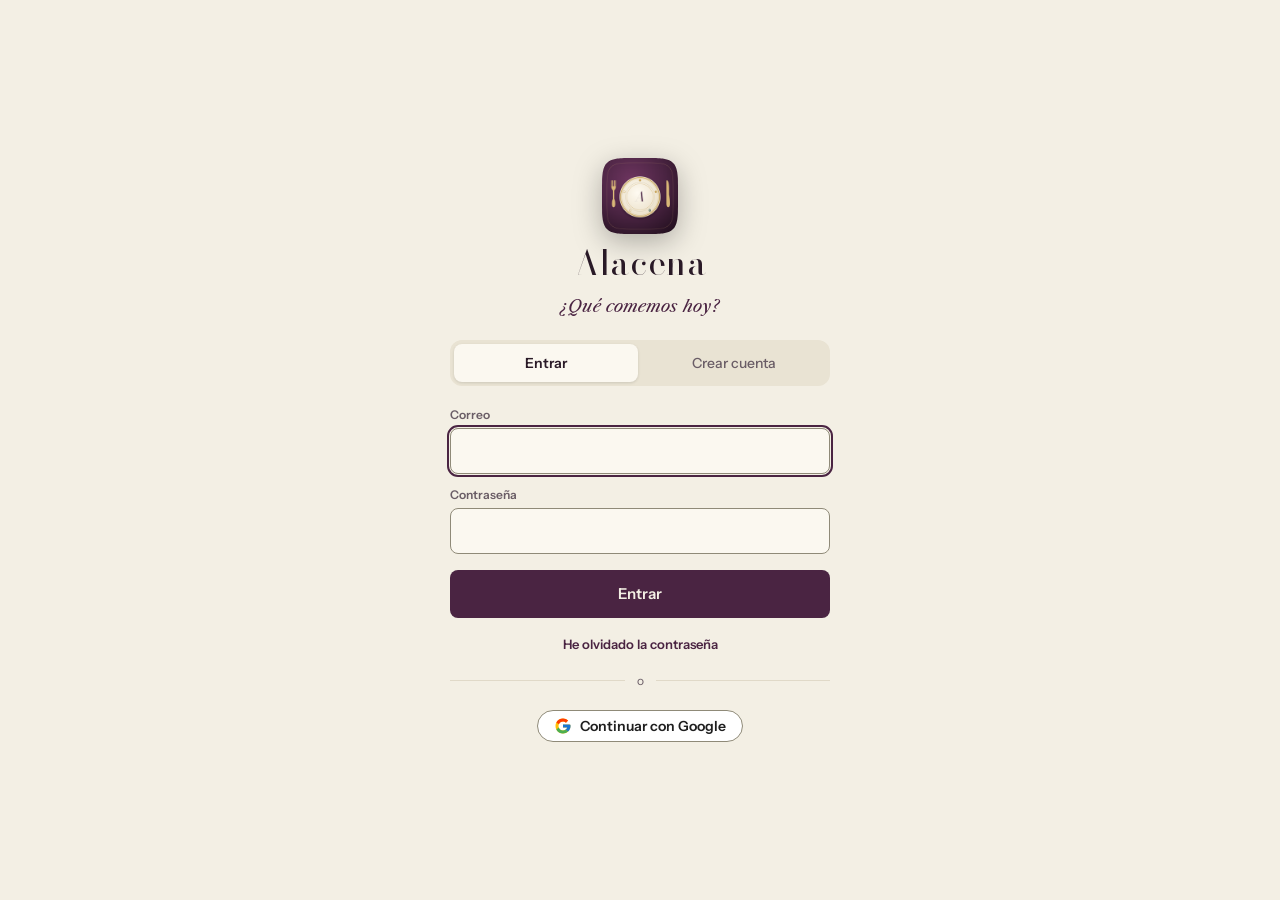
==== commit f4c380b9: "Duo con la página corrida (cc-tope): los saltos de la barra lateral vuelven a dejar 22 px bajo el hu" ====
--- a/alacena/index.html
+++ b/alacena/index.html
@@ -14,7 +14,7 @@
 <link rel="manifest" href="manifest.webmanifest">
 <link rel="apple-touch-icon" href="../iconos/alacena-180.png?v=1">
 <link rel="icon" type="image/png" href="../iconos/alacena-192.png?v=1">
-<link rel="stylesheet" href="../compartido/ciccapps.css?v=32">
+<link rel="stylesheet" href="../compartido/ciccapps.css?v=36">
 <style>
 /* Alacena: una carta de restaurante clásica. Mantel de vichy berenjena, plato de porcelana con filete de oro y cubertería de plata.
    La cabecera va dentro del mantel, con el plato: una sola pieza. Debajo, la carta del día; en el ordenador, en dos columnas. */
@@ -236,7 +236,7 @@
 
 <script src="../compartido/supabase.js"></script>
 <script src="../compartido/cuenta.js?v=20"></script>
-<script src="../compartido/rail.js?v=2"></script>
+<script src="../compartido/rail.js?v=4"></script>
 <script>
 "use strict";
 /* ---------- utilidades ---------- */
--- a/compartido/ciccapps.css
+++ b/compartido/ciccapps.css
@@ -102,10 +102,11 @@
 .rail.r-der { top: max(env(safe-area-inset-top, 0px), 20px); right: 0; gap: 8px; }
 .rail.r-izq { top: auto; bottom: max(env(safe-area-inset-bottom, 0px), 20px); right: auto; left: 0; width: env(safe-area-inset-left, 0px); gap: 8px; }
 /* Pantallas anchas: en el margen derecho, junto al contenido (el JS calcula --rail-x) y centrada en alto */
-.rail.r-ancha { top: 50%; right: var(--rail-x, 24px); width: 44px; transform: translateY(-50%); }
+.rail.r-ancha { top: 50svh; right: var(--rail-x, 24px); width: 44px; transform: translateY(-50%); }
 /* iPhone y pantallas sin sitio en el margen: un botón abajo a la derecha que la despliega hacia arriba */
 .rail .rail-abrir { display: none; }
-.rail.r-boton { top: auto; right: max(16px, env(safe-area-inset-right, 0px)); bottom: calc(env(safe-area-inset-bottom, 0px) + 16px); width: 44px; }
+/* anclado con svh (el alto pequeño, que no cambia al desplazar) para que no se mueva con la página; crece hacia arriba */
+.rail.r-boton { top: calc(100svh - env(safe-area-inset-bottom, 0px) - 16px); right: max(16px, env(safe-area-inset-right, 0px)); width: 44px; transform: translateY(-100%); }
 .rail.r-boton > :not(.rail-abrir) { display: none; }
 .rail.r-boton.abierta > * { display: grid; }
 .rail.r-boton .rail-abrir { display: grid; }
@@ -115,12 +116,12 @@
 /* Ventanas emergentes (comunes: la vitrina de medallas y cualquier hoja de las apps, con .cc-velo > .cc-hoja > .cc-cab).
    En el móvil, hoja desde abajo; en el ordenador, ventana centrada. Con la franja lateral del iPhone Duo (inset derecho de 44px o más)
    flota con el mismo margen de 20px arriba, abajo y a los lados, sobre el fondo difuminado, con forma de D como la pantalla
-   exterior: a la derecha, la curva de la pantalla (--cc-curva); a la izquierda, la bisagra, esquinas casi rectas. Arriba a la derecha no se recorta: iOS pone ahí la hora, la batería o la burbuja de la música,
+   exterior: a la derecha, la curva de la pantalla (--cc-curva, 56px desde el 25/10/2026 a petición de Miguel); a la izquierda, la bisagra, esquinas casi rectas. Arriba a la derecha no se recorta: iOS pone ahí la hora, la batería o la burbuja de la música,
    así que es una zona reservada sin datos de --cc-muesca-w × --cc-muesca-h (medida desde la esquina de la hoja), que la X y lo que va
    a la derecha esquivan. Fuera del Duo, las variables valen 0. */
 :root {
   --cc-duo: clamp(0px, (env(safe-area-inset-right, 0px) - 43px) * 100, 20px);
-  --cc-curva: clamp(0px, (env(safe-area-inset-right, 0px) - 43px) * 100, 40px);
+  --cc-curva: clamp(0px, (env(safe-area-inset-right, 0px) - 43px) * 100, 56px);
   --cc-muesca-w: clamp(0px, (env(safe-area-inset-right, 0px) - 43px) * 100, env(safe-area-inset-right, 0px) - 20px);
   --cc-muesca-h: clamp(0px, (env(safe-area-inset-right, 0px) - 43px) * 100, 140px);
   /* hueco sobre la hoja: bajo la zona segura en el iPhone; en el Duo, el mismo margen que a los lados */
@@ -149,8 +150,12 @@
 .cc-velo.cc-dentro .cc-hoja, .cl-vitrina.cl-dentro .cl-hoja { transform: none; }
 .cc-hoja:focus, .cl-hoja:focus { outline: none; }
 @media (orientation: landscape) { .cc-hoja, .cl-hoja { --cc-hi: max(20px, env(safe-area-inset-left, 0px)); --cc-hd: max(20px, env(safe-area-inset-right, 0px)); } }
-/* Duo exterior en vertical con la franja de iOS reservada arriba (html.cc-tope, desde rail.js): esa franja ya hace de margen */
-html.cc-tope { --cc-arriba: max(0px, 20px - var(--cc-tope, 0px)); }
+/* Duo exterior en vertical, app instalada: tras girar el móvil, iOS a veces deja la página --cc-tope px más abajo (html.cc-tope,
+   desde rail.js) y por encima se ve lo de debajo, difuminado. Se sube todo ese hueco: la página, lo fijo y lo pegado arriba
+   (cada app ajusta sus barras pegadas con calc(… - var(--cc-tope))). */
+html.cc-tope body { margin-top: calc(-1 * var(--cc-tope)); }
+html.cc-tope body::before, html.cc-tope .cc-velo, html.cc-tope .cl-vitrina { top: calc(-1 * var(--cc-tope)); }
+html.cc-tope .rail.r-duo { top: calc(248px - var(--cc-tope)); }
 /* Duo exterior girado (html.cc-gira, desde rail.js): la ventana flota con 20px a cada lado, fuera de la franja de la cámara,
    sin zona reservada para la hora (en horizontal iOS no la pone ahí) y con las cuatro esquinas iguales */
 html.cc-gira { --cc-duo: 20px; --cc-curva: 24px; --cc-muesca-w: 0px; --cc-muesca-h: 0px; --cc-arriba: 20px; --cc-alto-duo: 9999px; }
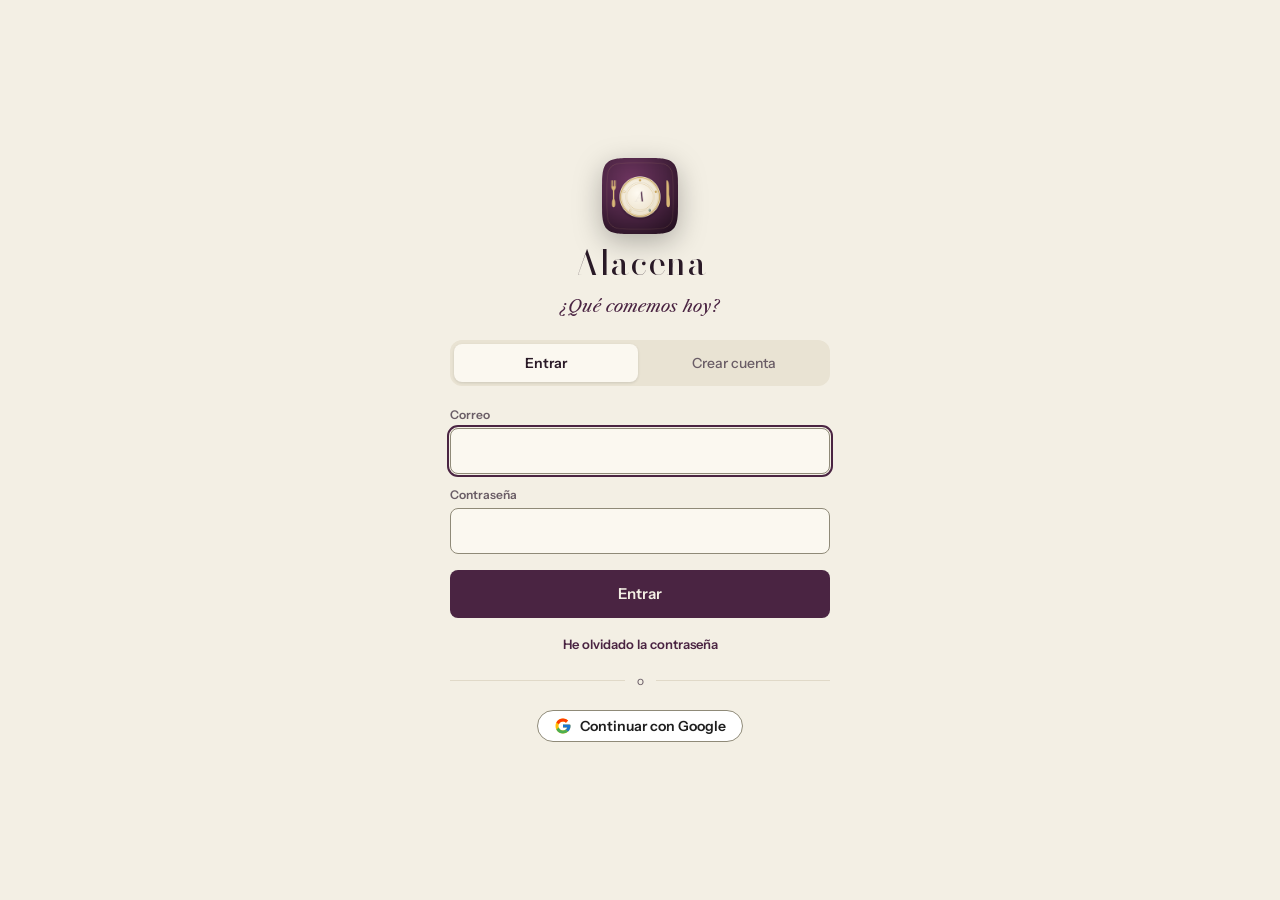
==== commit 5a9be47e: "Ventanas del Duo exterior: menos curva a la derecha (36 px arriba, 30 px abajo); ciccapps.css v37, S" ====
--- a/alacena/index.html
+++ b/alacena/index.html
@@ -14,7 +14,7 @@
 <link rel="manifest" href="manifest.webmanifest">
 <link rel="apple-touch-icon" href="../iconos/alacena-180.png?v=1">
 <link rel="icon" type="image/png" href="../iconos/alacena-192.png?v=1">
-<link rel="stylesheet" href="../compartido/ciccapps.css?v=36">
+<link rel="stylesheet" href="../compartido/ciccapps.css?v=37">
 <style>
 /* Alacena: una carta de restaurante clásica. Mantel de vichy berenjena, plato de porcelana con filete de oro y cubertería de plata.
    La cabecera va dentro del mantel, con el plato: una sola pieza. Debajo, la carta del día; en el ordenador, en dos columnas. */
--- a/compartido/ciccapps.css
+++ b/compartido/ciccapps.css
@@ -116,12 +116,12 @@
 /* Ventanas emergentes (comunes: la vitrina de medallas y cualquier hoja de las apps, con .cc-velo > .cc-hoja > .cc-cab).
    En el móvil, hoja desde abajo; en el ordenador, ventana centrada. Con la franja lateral del iPhone Duo (inset derecho de 44px o más)
    flota con el mismo margen de 20px arriba, abajo y a los lados, sobre el fondo difuminado, con forma de D como la pantalla
-   exterior: a la derecha, la curva de la pantalla (--cc-curva, 56px desde el 25/10/2026 a petición de Miguel); a la izquierda, la bisagra, esquinas casi rectas. Arriba a la derecha no se recorta: iOS pone ahí la hora, la batería o la burbuja de la música,
+   exterior: a la derecha, la curva de la pantalla (--cc-curva: 36px arriba y 30px abajo, Miguel 25/10/2026); a la izquierda, la bisagra, esquinas casi rectas. Arriba a la derecha no se recorta: iOS pone ahí la hora, la batería o la burbuja de la música,
    así que es una zona reservada sin datos de --cc-muesca-w × --cc-muesca-h (medida desde la esquina de la hoja), que la X y lo que va
    a la derecha esquivan. Fuera del Duo, las variables valen 0. */
 :root {
   --cc-duo: clamp(0px, (env(safe-area-inset-right, 0px) - 43px) * 100, 20px);
-  --cc-curva: clamp(0px, (env(safe-area-inset-right, 0px) - 43px) * 100, 56px);
+  --cc-curva: clamp(0px, (env(safe-area-inset-right, 0px) - 43px) * 100, 36px);
   --cc-muesca-w: clamp(0px, (env(safe-area-inset-right, 0px) - 43px) * 100, env(safe-area-inset-right, 0px) - 20px);
   --cc-muesca-h: clamp(0px, (env(safe-area-inset-right, 0px) - 43px) * 100, 140px);
   /* hueco sobre la hoja: bajo la zona segura en el iPhone; en el Duo, el mismo margen que a los lados */
@@ -144,7 +144,7 @@
   min-height: min(var(--cc-alto-duo), 100% - var(--cc-arriba) - var(--cc-duo));
   --cc-hi: 20px; --cc-hd: 20px; --cc-hb: calc(max(0px, env(safe-area-inset-bottom, 0px) - var(--cc-duo)) + 20px);
   padding: 0 var(--cc-hd) var(--cc-hb) var(--cc-hi);
-  border-radius: calc(20px - .6 * var(--cc-duo)) max(20px, var(--cc-curva)) var(--cc-curva) calc(.4 * var(--cc-duo));
+  border-radius: calc(20px - .6 * var(--cc-duo)) max(20px, var(--cc-curva)) max(0px, var(--cc-curva) - 6px) calc(.4 * var(--cc-duo)); /* abajo, algo menos curva que arriba, como la pantalla */
   transform: translateY(calc(100% + var(--cc-duo))); transition: transform .3s cubic-bezier(.2, .8, .3, 1);
 }
 .cc-velo.cc-dentro .cc-hoja, .cl-vitrina.cl-dentro .cl-hoja { transform: none; }
